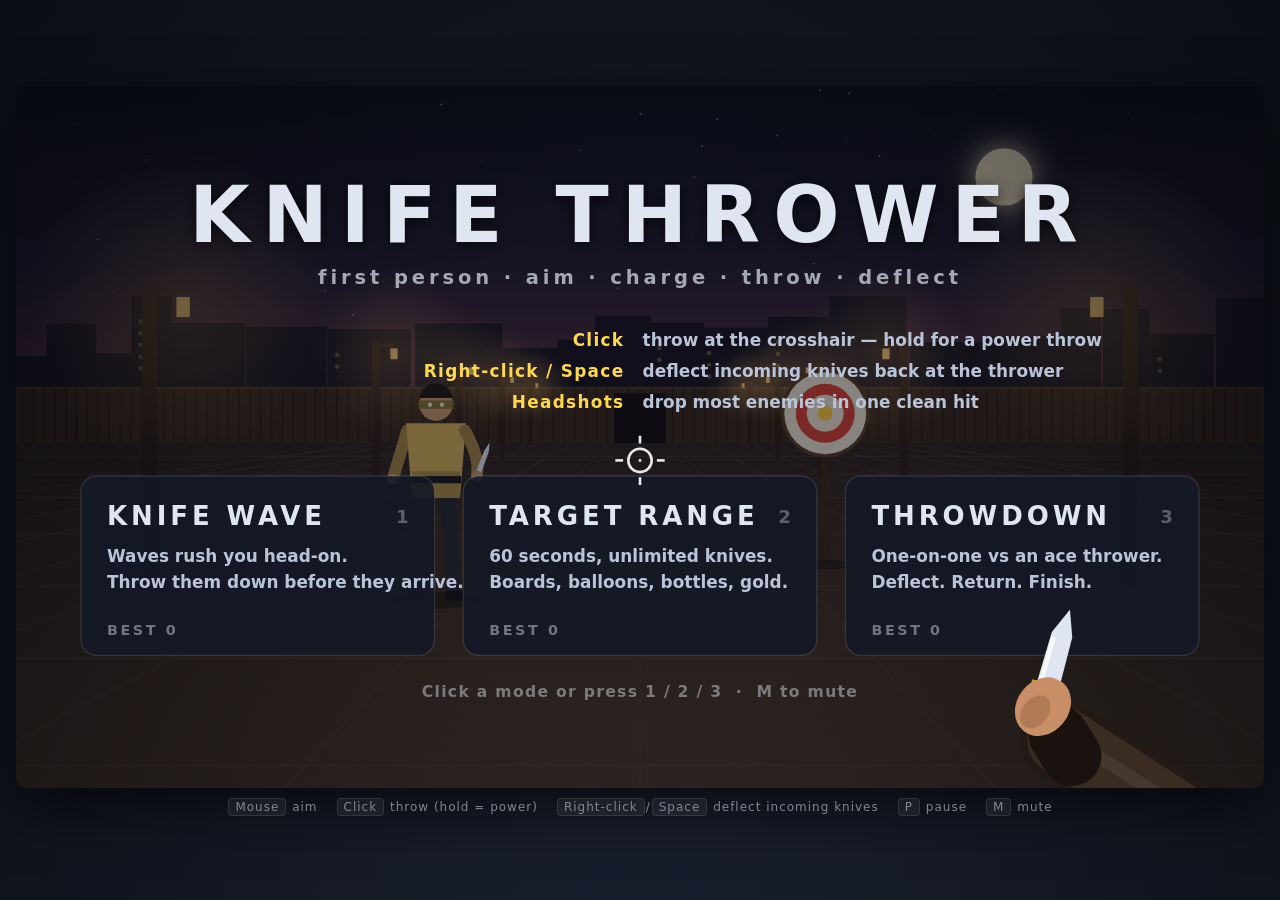
==== index.html @ 0ea85623 "Add first-person Knife Thrower game Add index.html, a single-file canvas game with a first-person vi" ====
<!DOCTYPE html>
<html lang="en">
<head>
<meta charset="UTF-8">
<meta name="viewport" content="width=device-width, initial-scale=1.0">
<title>Knife Thrower</title>
<style>
  * { margin: 0; padding: 0; box-sizing: border-box; }
  body {
    background: radial-gradient(ellipse at 50% 120%, #1a2030, #0b0e14);
    height: 100vh; display: flex; flex-direction: column;
    align-items: center; justify-content: center; gap: 12px;
    font-family: "Segoe UI", system-ui, sans-serif; color: #dfe6f2;
    overflow: hidden; user-select: none; -webkit-user-select: none;
  }
  canvas {
    display: block; border-radius: 10px;
    width: min(calc(100vw - 32px), calc((100vh - 72px) * 16 / 9));
    height: auto; aspect-ratio: 16 / 9;
    box-shadow: 0 20px 60px rgba(0,0,0,.6);
    background: #10131a;
    cursor: none; touch-action: none;
  }
  #controls {
    font-size: 12px; opacity: .55; letter-spacing: 1px;
    display: flex; flex-wrap: wrap; justify-content: center; gap: 6px 18px; padding: 0 16px;
  }
  kbd {
    background: rgba(255,255,255,.1); border: 1px solid rgba(255,255,255,.2);
    border-radius: 4px; padding: 1px 6px; font-family: inherit; margin: 0 1px;
  }
</style>
</head>
<body>
<canvas id="game" width="960" height="540"></canvas>
<div id="controls">
  <span><kbd>Mouse</kbd> aim</span>
  <span><kbd>Click</kbd> throw (hold = power)</span>
  <span><kbd>Right-click</kbd>/<kbd>Space</kbd> deflect incoming knives</span>
  <span><kbd>P</kbd> pause</span>
  <span><kbd>M</kbd> mute</span>
</div>

<script>
"use strict";
// ======================================================================
//  KNIFE THROWER — first person. Aim, charge, throw. Deflect knives
//  tossed at you, clear waves before they reach you, and chase high
//  scores on the target range.
// ======================================================================

// ============ CONSTANTS ============
const W = 960, H = 540;
const CX = W / 2, HOR = 248;   // screen centre / horizon line
const F = 600;                 // focal length: pixels per metre at 1 m
const EYE = 1.6;               // camera height in metres
const DT = 1 / 60;
const TAU = Math.PI * 2;
const FONT = "'Segoe UI', system-ui, sans-serif";
const ARENA_Z = 36;            // back fence
const MELEE_Z = 2.2;           // distance a rusher swipes from
const HOLD_Z = 4.6;            // where attackers wait their turn

const KNIFE = {
  speed: 24, powerSpeed: 36,   // m/s
  gravity: 2.2,                // gentle drop: long throws need a little lift
  chargeDelay: 0.1, chargeTime: 0.42,
  cooldown: 0.16,
  returnTime: 2.2,             // missed knives come back to the belt after this
};
const DEFLECT = { time: 0.22, cooldown: 0.4, deflectZ: 6.5, deflectPx: 140 };
const MAX_HP = 5;
const RANGE_TIME = 60;

const TYPES = {
  grunt:   { name: "Grunt",   hp: 2, speed: 2.2, sc: 1.0,  color: "#c96b3c", score: 100, melee: true, windup: 0.85, idle: [0.9, 1.6], dmg: 1 },
  runner:  { name: "Runner",  hp: 1, speed: 4.0, sc: 0.92, color: "#d94a4a", score: 150, melee: true, windup: 0.7,  idle: [0.6, 1.1], dmg: 1 },
  thrower: { name: "Thrower", hp: 2, speed: 1.5, sc: 1.0,  color: "#5fae6a", score: 200, ranged: true, dmg: 1 },
  shield:  { name: "Shield",  hp: 2, speed: 1.7, sc: 1.05, color: "#8a9bb5", score: 250, melee: true, shield: true, windup: 0.8, idle: [1.0, 1.6], dmg: 1 },
  brute:   { name: "Brute",   hp: 6, speed: 1.4, sc: 1.25, color: "#8d5cc4", score: 400, melee: true, windup: 0.95, idle: [1.2, 1.8], dmg: 2, combo: 0.45 },
  ace:     { name: "Ace",     hp: 3, speed: 1.4, sc: 1.0,  color: "#d6b25e", score: 500, ranged: true, dmg: 1, throwGap: [1.4, 2.2] },
};
const WAVE_INTRO = {
  1: "Throw them down before they reach you",
  2: "Runners — fast and fragile, lead your throws",
  3: "Throwers — right-click their knives to send them back",
  4: "Shield bearers — aim for the head, or power-throw the shield",
  5: "Brutes — soak hits; headshots still drop them fast",
};
const NEW_TYPE = { 2: "runner", 3: "thrower", 4: "shield", 5: "brute" };
const ACES = [
  ["Rook", "#d6b25e"], ["Viper", "#5fc49a"], ["Mako", "#5c8fd6"], ["Jinx", "#d65cb0"],
  ["Sable", "#9aa3b5"], ["Kestrel", "#d68a3c"], ["Ghost", "#e8e8f0"], ["Brand", "#d64a3c"],
];

// ============ HELPERS ============
const rand = (a, b) => a + Math.random() * (b - a);
const clamp = (v, a, b) => Math.max(a, Math.min(b, v));
const lerp = (a, b, t) => a + (b - a) * t;
const pick = arr => arr[Math.floor(Math.random() * arr.length)];
const dist = (ax, ay, bx, by) => Math.hypot(ax - bx, ay - by);
function weighted(table) {          // [[item, weight], ...]
  let sum = 0;
  for (const [, w] of table) sum += w;
  let r = Math.random() * sum;
  for (const [item, w] of table) if ((r -= w) <= 0 && w > 0) return item;
  return table[0][0];
}
function inRect(px, py, r) { return px >= r.x && px <= r.x + r.w && py >= r.y && py <= r.y + r.h; }
function loadBest(key) { try { return Number(localStorage.getItem(key)) || 0; } catch (e) { return 0; } }
function saveBest(key, v) { try { localStorage.setItem(key, String(v)); } catch (e) { /* storage unavailable */ } }

// World (x right, y up from the ground, z away from you) → screen.
function proj(x, y, z) {
  const s = F / Math.max(z, 0.08);
  return { x: CX + x * s, y: HOR - (y - EYE) * s, s };
}

// ============ INPUT ============
const canvas = document.getElementById("game");
const ctx = canvas.getContext("2d");
const keys = {}, pressed = {};
const mouse = { x: CX, y: HOR + 40, down: false, pressed: false, released: false, rpressed: false };

addEventListener("keydown", e => {
  if (!keys[e.code]) pressed[e.code] = true;
  keys[e.code] = true;
  if (["Space", "ArrowUp", "ArrowDown", "ArrowLeft", "ArrowRight"].includes(e.code)) e.preventDefault();
});
addEventListener("keyup", e => { keys[e.code] = false; });
addEventListener("blur", () => {
  for (const k in keys) keys[k] = false;
  mouse.down = false; game.charging = false;
  if (game.state === "play") game.state = "paused";
});
function trackPointer(e) {
  const r = canvas.getBoundingClientRect();
  mouse.x = (e.clientX - r.left) * W / r.width;
  mouse.y = (e.clientY - r.top) * H / r.height;
}
addEventListener("pointermove", trackPointer);
canvas.addEventListener("pointerdown", e => {
  trackPointer(e);
  sfx.ensure();
  if (e.button === 2) mouse.rpressed = true;
  else if (e.button === 0) { mouse.down = true; mouse.pressed = true; }
  e.preventDefault();
});
addEventListener("pointerup", e => {
  if (e.button === 0 && mouse.down) { mouse.down = false; mouse.released = true; }
});
canvas.addEventListener("contextmenu", e => e.preventDefault());
function clearInput() {
  for (const k in pressed) delete pressed[k];
  mouse.pressed = mouse.released = mouse.rpressed = false;
}

// ============ AUDIO (synthesized, no assets) ============
const sfx = (() => {
  let ac = null, master = null, noiseBuf = null, muted = false;
  function ensure() {
    if (!ac) {
      const AC = window.AudioContext || window.webkitAudioContext;
      if (!AC) return;
      try {
        ac = new AC();
        master = ac.createGain();
        master.gain.value = 0.45;
        master.connect(ac.destination);
      } catch (e) { ac = null; return; }
    }
    if (ac.state === "suspended") ac.resume();
  }
  function tone(freq, dur, { type = "sine", vol = 0.2, slide = 0, delay = 0 } = {}) {
    if (!ac || muted) return;
    const t0 = ac.currentTime + delay;
    const o = ac.createOscillator(), g = ac.createGain();
    o.type = type;
    o.frequency.setValueAtTime(freq, t0);
    if (slide) o.frequency.exponentialRampToValueAtTime(slide, t0 + dur);
    g.gain.setValueAtTime(vol, t0);
    g.gain.exponentialRampToValueAtTime(0.001, t0 + dur);
    o.connect(g).connect(master);
    o.start(t0); o.stop(t0 + dur + 0.03);
  }
  function noise(dur, { vol = 0.2, freq = 1000, q = 1, filter = "bandpass", slide = 0, delay = 0 } = {}) {
    if (!ac || muted) return;
    if (!noiseBuf) {
      noiseBuf = ac.createBuffer(1, ac.sampleRate, ac.sampleRate);
      const d = noiseBuf.getChannelData(0);
      for (let i = 0; i < d.length; i++) d[i] = Math.random() * 2 - 1;
    }
    const t0 = ac.currentTime + delay;
    const src = ac.createBufferSource(), f = ac.createBiquadFilter(), g = ac.createGain();
    src.buffer = noiseBuf;
    f.type = filter; f.Q.value = q;
    f.frequency.setValueAtTime(freq, t0);
    if (slide) f.frequency.exponentialRampToValueAtTime(slide, t0 + dur);
    g.gain.setValueAtTime(vol, t0);
    g.gain.exponentialRampToValueAtTime(0.001, t0 + dur);
    src.connect(f).connect(g).connect(master);
    src.start(t0, Math.random() * 0.5); src.stop(t0 + dur + 0.03);
  }
  const notes = (list, o) => list.forEach((f, i) => tone(f, o.dur, { ...o, delay: i * o.step }));
  return {
    ensure,
    get muted() { return muted; },
    toggle() { muted = !muted; },
    whoosh(power) {
      noise(power ? 0.2 : 0.14, { vol: 0.2, freq: 700, slide: power ? 4200 : 3000, q: 1.4 });
      if (power) tone(160, 0.18, { type: "sawtooth", vol: 0.05, slide: 420 });
    },
    incoming() { noise(0.25, { vol: 0.12, freq: 2400, slide: 900, q: 2 }); },
    thunk() { tone(170, 0.09, { type: "triangle", vol: 0.32, slide: 70 }); noise(0.05, { vol: 0.2, freq: 700, filter: "lowpass" }); },
    dirt() { noise(0.07, { vol: 0.16, freq: 450, filter: "lowpass" }); tone(110, 0.06, { vol: 0.14, slide: 60 }); },
    clank() {
      tone(1250, 0.16, { type: "square", vol: 0.05, slide: 1050 });
      tone(1900, 0.13, { type: "triangle", vol: 0.08 });
      noise(0.04, { vol: 0.14, freq: 5000, filter: "highpass" });
    },
    hit() { noise(0.09, { vol: 0.3, freq: 520, filter: "lowpass" }); tone(210, 0.08, { type: "square", vol: 0.07, slide: 90 }); },
    headshot() { this.hit(); tone(900, 0.14, { vol: 0.14, slide: 1600, delay: 0.03 }); },
    pop() { noise(0.07, { vol: 0.35, freq: 2200, q: 0.7 }); tone(520, 0.05, { vol: 0.14, slide: 160 }); },
    shatter() { noise(0.22, { vol: 0.3, freq: 4200, q: 0.6 }); tone(2400, 0.08, { type: "triangle", vol: 0.06, slide: 3200 }); },
    crack() { noise(0.16, { vol: 0.3, freq: 900, q: 0.8 }); tone(140, 0.12, { type: "triangle", vol: 0.2, slide: 60 }); },
    coin() { tone(1320, 0.08, { type: "square", vol: 0.05 }); tone(1980, 0.18, { type: "square", vol: 0.05, delay: 0.07 }); },
    bullseye() { tone(1047, 0.14, { type: "triangle", vol: 0.14 }); tone(1568, 0.22, { type: "triangle", vol: 0.12, delay: 0.07 }); },
    hurt() { tone(240, 0.28, { type: "sawtooth", vol: 0.14, slide: 80 }); noise(0.12, { vol: 0.2, freq: 300, filter: "lowpass" }); },
    empty() { tone(320, 0.05, { type: "square", vol: 0.05 }); tone(240, 0.05, { type: "square", vol: 0.05, delay: 0.06 }); },
    slash() { noise(0.1, { vol: 0.2, freq: 2500, slide: 6000, filter: "highpass" }); },
    swing() { noise(0.18, { vol: 0.2, freq: 900, slide: 2600, q: 1.2 }); },
    ready() { tone(700, 0.06, { type: "square", vol: 0.03 }); },
    guard() { noise(0.06, { vol: 0.08, freq: 1500 }); },
    parry() {
      tone(1800, 0.3, { type: "triangle", vol: 0.14 });
      tone(2700, 0.2, { vol: 0.08, delay: 0.01 });
      noise(0.06, { vol: 0.22, freq: 6000, filter: "highpass" });
    },
    block() { tone(800, 0.12, { type: "square", vol: 0.05, slide: 600 }); noise(0.05, { vol: 0.18, freq: 3000, filter: "highpass" }); },
    deflect() { this.clank(); tone(900, 0.16, { type: "triangle", vol: 0.1, slide: 1800 }); },
    tick() { tone(1400 + Math.random() * 400, 0.03, { vol: 0.05 }); },
    wave() { notes([523, 659, 784], { type: "triangle", vol: 0.1, dur: 0.12, step: 0.09 }); },
    clear() { notes([523, 659, 784, 1047], { type: "triangle", vol: 0.11, dur: 0.14, step: 0.08 }); },
    over() { notes([392, 330, 262, 196], { type: "triangle", vol: 0.12, dur: 0.22, step: 0.16 }); },
  };
})();

// ============ EFFECTS (screen space) ============
function burst(x, y, n, color, o = {}) {
  for (let i = 0; i < n; i++) {
    const a = rand(0, TAU), sp = rand(o.min || 1.5, o.max || 6);
    game.particles.push({
      x, y, vx: Math.cos(a) * sp, vy: Math.sin(a) * sp - (o.up || 0),
      life: rand(0.35, 0.7) * (o.life || 1), age: 0, color, size: rand(1.5, 3.5) * (o.size || 1), grav: o.grav ?? 0.25,
    });
  }
}
function popup(x, y, str, color = "#dfe6f2", size = 18) {
  game.popups.push({ x, y, str, color, size, t: 0 });
}

// ============ KNIVES ============
class Knife {
  constructor(o) {
    this.x = o.x; this.y = o.y; this.z = o.z;
    this.vx = o.vx; this.vy = o.vy; this.vz = o.vz;
    this.owner = o.owner;          // "player" | "enemy"
    this.mine = !!o.mine;          // goes back on your belt eventually
    this.power = !!o.power;
    this.src = o.src || null;      // enemy who threw it
    this.from = o.from || null;    // screen point it left the hand from
    this.deflected = false;
    this.state = "fly";            // fly | stuck | fall | gone
    this.age = 0; this.timer = 0;
    this.spin = rand(0, TAU);      // only used once a knife bounces off and tumbles
    this.host = null; this.lx = 0; this.ly = 0; this.onShield = false;
    this.tilt = { x: rand(-0.7, 0.7), y: rand(0.15, 0.8) };
    this.trail = [];
    this.warned = false;
  }
  update() {
    this.age += DT;
    if (this.state === "fly") this.fly();
    else if (this.state === "stuck") {
      if (this.host.kind === "ground" || this.host.kind === "wall") {
        this.timer += DT;
        if (this.timer > KNIFE.returnTime) this.retire();
      }
    } else if (this.state === "fall") {
      this.vy -= 9.8 * DT;
      this.x += this.vx * DT; this.y += this.vy * DT; this.z += this.vz * DT;
      this.spin += 12 * DT; this.timer += DT;
      if (this.y < 0) { this.y = 0; this.vy *= -0.3; this.vx *= 0.5; this.vz *= 0.5; }
      if (this.timer > 1) this.retire();
    }
  }
  retire() {
    if (this.state === "gone") return;
    this.state = "gone";
    if (this.mine) game.returnKnife();
  }
  bounce() {
    this.state = "fall"; this.timer = 0;
    this.vx = rand(-2, 2); this.vy = rand(1.5, 3); this.vz = rand(-1.5, -0.5);
  }
  stickTo(host, lx, ly, onShield = false) {
    this.state = "stuck"; this.host = host; this.lx = lx; this.ly = ly; this.onShield = onShield;
    this.tilt.x = clamp(-this.vx / 12 + rand(-0.3, 0.3), -0.8, 0.8);
  }
  fly() {
    const N = 4, h = DT / N;
    const sp = proj(this.x, this.y, this.z);
    this.trail.push({ x: sp.x, y: sp.y });
    if (this.trail.length > 6) this.trail.shift();
    if (this.owner === "enemy" && !this.warned && this.z < 7) { this.warned = true; sfx.incoming(); }
    for (let i = 0; i < N && this.state === "fly"; i++) {
      const px = this.x, py = this.y, pz = this.z;
      this.vy -= KNIFE.gravity * h;
      this.x += this.vx * h; this.y += this.vy * h; this.z += this.vz * h;
      if (this.owner === "player") {
        if (this.collide(px, py, pz)) return;
      } else if (this.z <= 0.3) {
        this.state = "gone";
        game.hurt(1, "C");
        return;
      }
      if (this.y <= 0) {
        const t = py / (py - this.y || 1e-6);
        this.x = px + (this.x - px) * t; this.z = pz + (this.z - pz) * t; this.y = 0;
        if (this.owner === "player") {
          this.stickTo({ kind: "ground" }, 0, 0);
          sfx.dirt(); if (!this.scored) game.miss();
          const p = proj(this.x, 0, this.z);
          burst(p.x, p.y, 5, "#6b5440", { max: 2.5, size: 0.8 });
        } else this.bounce();
        return;
      }
      if (this.z >= ARENA_Z - 0.05) {
        this.z = ARENA_Z - 0.05;
        this.stickTo({ kind: "wall" }, 0, 0);
        sfx.thunk(); if (!this.scored) game.miss();
        return;
      }
      if (this.z > 80 || this.z < -2 || Math.abs(this.x) > 40) { this.retire(); return; }
    }
  }
  collide(px, py, pz) {
    let best = null;
    for (const list of [game.enemies, game.targets]) {
      for (const o of list) {
        const hit = o.intersect(px, py, pz, this.x, this.y, this.z);
        if (hit && (!best || hit.z < best.z)) best = hit;
      }
    }
    if (!best) return false;
    const consumed = best.obj.onKnife(this, best) !== false;
    if (!consumed) this.scored = true;   // passed through a balloon / bottle / coin
    return consumed;
  }
  draw() {
    if (this.state === "gone") return;
    const p = proj(this.x, this.y, this.z);
    if (this.state === "stuck") {
      ctx.save();
      ctx.globalAlpha = 1 - clamp((this.timer - KNIFE.returnTime + 0.4) / 0.4, 0, 1);
      drawStuckKnife(p.x, p.y, p.s, this.tilt);
      ctx.restore();
      return;
    }
    let x = p.x, y = p.y;
    if (this.from && this.owner === "player" && !this.deflected) {
      const u = clamp(this.age / 0.2, 0, 1), w = (1 - u) * (1 - u);
      x = lerp(x, this.from.x, w); y = lerp(y, this.from.y, w);
    }
    const scale = clamp(p.s * 0.3 / 28, 0.45, 4.2);   // floor keeps far knives easy to follow
    const hostile = this.owner === "enemy";
    if (this.state === "fly" && (this.power || this.deflected) && this.trail.length > 2) {
      ctx.strokeStyle = this.deflected ? "rgba(111,211,255,.5)" : "rgba(255,157,92,.5)";
      ctx.lineWidth = Math.max(1.5, scale * 2); ctx.lineCap = "round";
      ctx.beginPath(); ctx.moveTo(this.trail[0].x, this.trail[0].y);
      for (const q of this.trail) ctx.lineTo(q.x, q.y);
      ctx.lineTo(x, y); ctx.stroke();
    }
    if (hostile && this.state === "fly" && this.z < 9) {
      const pulse = 0.5 + 0.5 * Math.sin(game.t * 22);
      ctx.strokeStyle = `rgba(255,70,80,${0.45 + pulse * 0.4})`;
      ctx.lineWidth = 2;
      ctx.beginPath(); ctx.arc(x, y, 18 + scale * 14, 0, TAU); ctx.stroke();
    }
    let ang = this.spin, stretch = 1;
    if (this.state === "fly") {
      // Point-first. Your own throws point along the line from your hand, so they read as flying
      // away from you; everything else points along its on-screen path (tip leading).
      if (this.from && this.owner === "player" && !this.deflected) {
        ang = Math.atan2(p.y - this.from.y, p.x - this.from.x);
        stretch = clamp(1 - this.age * 0.9, 0.6, 1);
      } else {
        const v = Math.hypot(this.vx, this.vy, this.vz) || 1, L = 0.3;
        const q = proj(this.x + this.vx / v * L, this.y + this.vy / v * L, this.z + this.vz / v * L);
        const len = Math.hypot(q.x - p.x, q.y - p.y);
        if (len > 0.5) this.lastAng = Math.atan2(q.y - p.y, q.x - p.x);
        ang = this.lastAng ?? -Math.PI / 2;
        stretch = clamp(len / (L * p.s), 0.6, 1);
      }
    }
    const glow = this.state !== "fly" ? null : hostile ? "#ff4d5a" : this.deflected ? "#6fd3ff" : this.power ? "#ff9d5c" : null;
    drawKnife(ctx, x, y, ang, { scale, glow, stretch });
  }
}

// ============ ENEMIES ============
const SHIELD = { x: -0.2, y: 1.1, r: 0.32 };

class Enemy {
  constructor(key, x, z, over = {}) {
    this.key = key;
    this.t = { ...TYPES[key], ...over };
    this.x = x; this.z = z; this.sc = this.t.sc;
    this.hp = this.maxHp = this.t.hp;
    this.shieldHp = this.t.shield ? 3 : 0;
    this.state = "live";         // live | dying
    this.engaged = false; this.slot = -1;
    this.phase = "idle"; this.pt = 0; this.wt = 1; this.dir = "R";
    this.comboLeft = 0;
    this.alpha = 0; this.flash = 0; this.walk = rand(0, 6); this.age = 0; this.moving = true;
    this.laneX = rand(-2.6, 2.6); this.holdZ = HOLD_Z + rand(0, 1.8);
    this.standZ = rand(16, 22); this.throwT = rand(1.2, 2.2);
    this.dieT = 0; this.remove = false; this.flinch = 0;
  }
  get alive() { return this.state !== "dying"; }

  update() {
    this.age += DT;
    this.flash = Math.max(0, this.flash - DT);
    this.flinch = Math.max(0, this.flinch - DT);
    if (this.state === "dying") {
      this.dieT += DT;
      if (this.dieT > 0.9) this.remove = true;
      return;
    }
    this.alpha = Math.min(1, this.alpha + DT * 2.5);
    if (this.t.ranged) { this.updateRanged(); return; }
    if (!this.engaged) {
      if (this.slot < 0) this.slot = game.claimSlot(this);
      const tz = this.slot >= 0 ? MELEE_Z : this.holdZ;
      const tx = this.slot >= 0 ? game.slotX(this.slot) : this.laneX;
      this.moveTo(tx, tz);
      if (this.slot >= 0 && Math.abs(this.z - MELEE_Z) < 0.03 && Math.abs(this.x - tx) < 0.06) {
        this.engaged = true; this.phase = "idle"; this.pt = rand(0.35, 0.7);
      }
    } else {
      this.x = lerp(this.x, game.slotX(this.slot), 0.1);
      this.moving = false;
      this.walk += DT * 1.5;
      this.updateMelee();
    }
  }
  moveTo(tx, tz) {
    const sp = this.t.speed * DT;
    const dz = tz - this.z, dx = tx - this.x;
    this.z += clamp(dz, -sp, sp);
    this.x += clamp(dx, -sp * 0.6, sp * 0.6);
    this.moving = Math.abs(dz) > 0.01 || Math.abs(dx) > 0.01;
    this.walk += DT * (this.moving ? this.t.speed * 4.5 : 1.5);
  }
  updateMelee() {
    this.pt -= DT;
    switch (this.phase) {
      case "idle":
        if (this.pt <= 0) this.startWindup();
        break;
      case "windup":
        if (this.pt <= 0) this.strike();
        break;
      case "strike":
        if (this.pt <= 0) {
          if (this.comboLeft > 0) { this.comboLeft--; this.startWindup(0.7, true); }
          else { this.phase = "recover"; this.pt = 0.5; }
        }
        break;
      case "recover":
        if (this.pt <= 0) { this.phase = "idle"; this.pt = rand(...this.t.idle) * game.pace; }
        break;
    }
  }
  startWindup(mult = 1, force = false) {
    // Stagger rushers so they don't all swipe on the same frame.
    if (!force && game.enemies.some(e => e !== this && e.engaged && e.alive && e.phase === "windup")) {
      this.pt = 0.4; return;
    }
    this.phase = "windup";
    this.dir = weighted([["L", 2], ["R", 2], ["H", 1]]);
    this.wt = this.pt = (this.t.windup || 0.8) * game.pace * mult;
    if (!force) this.comboLeft = Math.random() < (this.t.combo || 0) ? 1 : 0;
    sfx.ready();
  }
  strike() {
    this.phase = "strike"; this.pt = 0.22;
    sfx.swing();
    game.hurt(this.t.dmg, this.dir);
  }

  updateRanged() {
    if (this.z > this.standZ + 0.02) { this.moveTo(this.laneX, this.standZ); return; }
    this.moving = false;
    this.walk += DT * 1.5;
    if (this.phase === "windup") {
      this.pt -= DT;
      if (this.pt <= 0) { this.throwKnife(); this.phase = "recover"; this.pt = 0.45; }
    } else if (this.phase === "recover") {
      this.pt -= DT;
      if (this.pt <= 0) this.phase = "idle";
    } else {
      this.throwT -= DT;
      const busy = game.knives.some(k => k.src === this && k.state === "fly" && k.owner === "enemy");
      if (this.throwT <= 0 && !busy) {
        this.phase = "windup"; this.dir = "R";
        this.wt = this.pt = 0.65 * game.pace;
        const gap = this.t.throwGap || [2.2, 3.4];
        this.throwT = rand(gap[0], gap[1]) * game.pace;
      }
    }
  }
  throwKnife() {
    const hx = this.x + 0.6 * this.sc, hy = 1.8 * this.sc, hz = this.z - 0.1;
    const tx = rand(-0.25, 0.25), ty = EYE - 0.1 + rand(-0.12, 0.08), tz = 0.15;
    const speed = Math.min(17, 12 + game.wave * 0.4);
    const T = Math.hypot(tx - hx, ty - hy, tz - hz) / speed;
    game.knives.push(new Knife({
      x: hx, y: hy, z: hz,
      vx: (tx - hx) / T, vy: (ty - hy) / T + 0.5 * KNIFE.gravity * T, vz: (tz - hz) / T,
      owner: "enemy", src: this,
    }));
    sfx.whoosh(false);
  }

  // Local (unscaled metres) position of the knife hand.
  handLocal() {
    if (this.state === "dying") return { x: 0.34, y: 1.0 };
    switch (this.phase) {
      case "windup":
        return this.dir === "L" ? { x: -0.6, y: 1.82 } : this.dir === "R" ? { x: 0.62, y: 1.8 } : { x: 0.1, y: 2.12 };
      case "strike": return { x: 0.05, y: 1.4 };
      default: return { x: 0.34, y: 1.05 + Math.sin(this.walk) * 0.02 };
    }
  }
  view() {
    const p = proj(this.x, 0, this.z);
    const S = p.s * this.sc;
    const dk = this.state === "dying" ? Math.min(1, this.dieT / 0.45) : 0;
    const squash = 1 - dk * 0.82;
    const ox = this.flinch * Math.sin(this.age * 60) * 0.25 * S;
    const bob = this.moving ? Math.abs(Math.sin(this.walk)) * 0.04 : Math.sin(this.walk) * 0.01;
    return { p, S, squash, ox, bob };
  }
  toScreen(lx, ly, v = this.view()) {
    return { x: v.p.x + v.ox + lx * v.S, y: v.p.y - (ly + v.bob) * v.S * v.squash };
  }
  handScreen() {
    const h = this.handLocal();
    return this.toScreen(h.x, h.y);
  }
  intersect(px, py, pz, x, y, z) {
    if (!this.alive || this.alpha < 0.5) return null;
    const planes = [];
    if (this.shieldHp > 0) planes.push(["shield", this.z - 0.28 * this.sc]);
    planes.push(["body", this.z]);
    for (const [part, z0] of planes) {
      if (!(pz - 0.15 < z0 && z >= z0)) continue;
      const t = clamp((z0 - pz) / (z - pz || 1e-6), 0, 1);
      const ix = px + (x - px) * t, iy = py + (y - py) * t;
      const lx = (ix - this.x) / this.sc, ly = iy / this.sc;
      if (part === "shield") {
        if (Math.hypot(lx - SHIELD.x, ly - SHIELD.y) < SHIELD.r) return { obj: this, part, z: z0, lx, ly };
        continue;
      }
      if (Math.hypot(lx, ly - 1.64) < 0.16) return { obj: this, part: "head", z: z0, lx, ly };
      if (Math.abs(lx) < 0.3 && ly > 0.84 && ly < 1.5) return { obj: this, part: "body", z: z0, lx, ly };
      if (Math.abs(lx) < 0.22 && ly >= 0 && ly <= 0.86) return { obj: this, part: "body", z: z0, lx, ly };
    }
    return null;
  }
  onKnife(k, hit) {
    const g = game;
    const sp = this.toScreen(hit.lx, hit.ly);
    if (hit.part === "shield") {
      k.stickTo(this, hit.lx, hit.ly, true);
      this.shieldHp--;
      sfx.clank();
      burst(sp.x, sp.y, 8, "#e8eef8", { max: 5 });
      if (this.shieldHp <= 0) {
        sfx.crack();
        popup(sp.x, sp.y - 20, "SHIELD BROKEN", "#a9b8d0", 18);
        for (const o of g.knives) if (o.host === this && o.onShield && o.state === "stuck") o.bounce();
        burst(sp.x, sp.y, 18, "#8a9bb5", { max: 7 });
      } else popup(sp.x, sp.y - 16, "BLOCKED", "#a9b8d0", 15);
      g.stats.hits++;
      return;
    }
    const head = hit.part === "head";
    let dmg = head ? 3 : k.power ? 2 : 1;
    if (k.deflected) dmg = 3;
    k.stickTo(this, hit.lx, hit.ly);
    g.stats.hits++;
    if (head) { g.stats.heads++; sfx.headshot(); } else sfx.hit();
    burst(sp.x, sp.y, head ? 14 : 8, "#c23b3b", { max: head ? 6 : 4, grav: 0.35 });
    // A solid hit interrupts their windup so you can finish them with another throw.
    if (this.phase === "windup" || this.phase === "strike") {
      this.phase = "recover"; this.pt = 0.55; this.comboLeft = 0;
    }
    this.hurt(dmg, { head, deflect: k.deflected, sx: sp.x, sy: sp.y });
  }
  hurt(dmg, info) {
    const g = game;
    this.hp -= dmg;
    this.flash = 0.12;
    g.bumpCombo();
    if (this.hp <= 0) { this.die(info); return; }
    this.flinch = 0.18;
    const label = info.head ? "HEADSHOT" : null;
    g.addScore(15, info.sx, info.sy - 20, label, "#ff9d9d", 16);
  }
  die(info) {
    const g = game;
    this.state = "dying"; this.dieT = 0;
    if (this.slot >= 0) { g.slots[this.slot] = null; this.slot = -1; }
    this.engaged = false;
    g.stats.kills++;
    let pts = this.t.score, label = "DOWN";
    if (info.head) { pts *= 1.5; label = "HEADSHOT"; }
    if (info.deflect) { pts += 150; label = "RETURN TO SENDER"; }
    g.addScore(Math.round(pts), info.sx, info.sy - 26, label, "#ffd84d", 22);
    sfx.crack();
    g.shake = Math.max(g.shake, 5);
  }
}

// ============ RANGE TARGETS ============
class Target {
  constructor(kind, o) {
    this.kind = kind;
    Object.assign(this, { x: 0, y: 1.4, z: 10, r: 0.42, vx: 0, vy: 0, life: 7, sway: 0, swaySpeed: 1 }, o);
    this.baseX = this.x;
    this.age = 0; this.rise = kind === "board" ? 0 : 1; this.down = 0;
    this.state = "up"; this.hits = 0; this.remove = false;
    this.spin = rand(0, TAU);
  }
  update() {
    this.age += DT;
    if (this.kind === "board") {
      if (this.state === "up") {
        this.rise = Math.min(1, this.rise + DT * 4);
        if (this.sway) this.x = this.baseX + Math.sin(this.age * this.swaySpeed) * this.sway;
        if (this.age > this.life || this.hits >= 3) this.state = "down";
      } else {
        this.down += DT;
        this.rise = Math.max(0, 1 - this.down / 0.3);
        if (this.down > 0.35) this.remove = true;
      }
    } else if (this.kind === "balloon") {
      this.y += this.vy * DT;
      this.x += Math.sin(this.age * 1.3 + this.spin) * 0.004;
      if (this.y > 6 || this.state !== "up") this.remove = true;
    } else if (this.kind === "bottle") {
      this.vy -= 9.8 * DT;
      this.x += this.vx * DT; this.y += this.vy * DT;
      this.spin += 8 * DT;
      if (this.y < -0.3 || this.state !== "up") this.remove = true;
    } else if (this.kind === "coin") {
      this.y = this.baseY + Math.sin(this.age * 2.5) * 0.06;
      this.spin += 4 * DT;
      if (this.age > this.life || this.state !== "up") this.remove = true;
    }
  }
  intersect(px, py, pz, x, y, z) {
    if (this.state !== "up" || this.rise < 0.7) return null;
    const z0 = this.z;
    if (!(pz - 0.15 < z0 && z >= z0)) return null;
    const t = clamp((z0 - pz) / (z - pz || 1e-6), 0, 1);
    const ix = px + (x - px) * t, iy = py + (y - py) * t;
    const d = Math.hypot(ix - this.x, iy - this.y);
    return d < this.r ? { obj: this, z: z0, lx: ix - this.x, ly: iy - this.y, d } : null;
  }
  onKnife(k, hit) {
    const g = game;
    const c = proj(this.x, this.y, this.z);
    const sx = c.x + hit.lx * c.s, sy = c.y - hit.ly * c.s;
    g.stats.hits++;
    const distMul = 0.6 + this.z / 10;
    if (this.kind === "board") {
      k.stickTo(this, hit.lx, hit.ly);
      this.hits++;
      const d = hit.d / this.r;
      let base, label, col;
      if (d < 0.18) { base = 100; label = "BULLSEYE"; col = "#ffd84d"; g.stats.bulls++; sfx.bullseye(); burst(sx, sy, 16, "#ffd84d", { max: 6 }); }
      else if (d < 0.45) { base = 50; label = null; col = "#ff8a7a"; sfx.thunk(); }
      else if (d < 0.72) { base = 25; label = null; col = "#efe8da"; sfx.thunk(); }
      else { base = 10; label = null; col = "#c9b08a"; sfx.thunk(); }
      g.bumpCombo();
      g.addScore(Math.round(base * distMul), sx, sy - 18, label, col, label ? 22 : 16);
      burst(sx, sy, 5, "#8a6a44", { max: 3, size: 0.8 });
      return true;
    }
    this.state = "hit";
    g.bumpCombo();
    if (this.kind === "balloon") {
      sfx.pop();
      burst(sx, sy, 16, this.color, { max: 7, grav: 0.1 });
      g.addScore(Math.round(40 * distMul), sx, sy - 10, null, this.color, 17);
    } else if (this.kind === "bottle") {
      sfx.shatter();
      burst(sx, sy, 20, "#7fe08a", { max: 8 });
      g.addScore(Math.round(90 * distMul), sx, sy - 10, "SMASH", "#7fe08a", 20);
    } else {
      sfx.coin();
      burst(sx, sy, 18, "#ffd84d", { max: 7, grav: 0.1 });
      g.addScore(Math.round(120 * distMul), sx, sy - 10, "GOLD", "#ffd84d", 22);
    }
    return false;   // knife carries on through
  }
}

// ============ GAME / STATE ============
const game = {
  mode: "fight",
  state: "menu",          // menu | play | paused | over
  t: 0,
  best: { fight: loadBest("kf_best_fight"), range: loadBest("kf_best_range"), duel: loadBest("kf_best_duel") },
  particles: [], popups: [], knives: [], enemies: [], targets: [],
  slots: [null],
  get mult() { return Math.min(5, 1 + Math.floor(this.combo / 4)); },
  get hasKnife() { return this.mode === "range" || this.belt > 0; },

  start(mode) {
    this.mode = mode;
    this.state = "play";
    this.score = 0; this.combo = 0;
    this.hp = MAX_HP; this.iframes = 0; this.hurtFlash = 0; this.shake = 0; this.scratch = null;
    this.beltMax = mode === "fight" ? 8 : mode === "duel" ? 4 : 0;
    this.belt = this.beltMax;
    this.knives = []; this.enemies = []; this.targets = []; this.particles = []; this.popups = [];
    this.slots = [null];
    this.throwCD = 0; this.deflectCD = 0; this.deflectT = 0; this.deflectAt = { x: CX, y: HOR };
    this.charging = false; this.chargeT = 0; this.throwAnim = 0;
    this.banner = null;
    this.wave = 0; this.duelN = 0; this.pace = 1; this.elapsed = 0;
    this.stats = { thrown: 0, hits: 0, heads: 0, deflects: 0, kills: 0, bulls: 0, bestCombo: 0 };
    if (mode === "fight") startWave(1);
    else if (mode === "duel") startThrowdown(1);
    else {
      this.time = RANGE_TIME;
      this.spawnT = 0.3; this.balloonT = 2; this.bottleT = 10; this.coinT = 8;
      showBanner("TARGET RANGE", "60 seconds · unlimited knives · farther throws score more");
      sfx.wave();
    }
  },
  end() {
    this.state = "over"; this.overT = 0; this.charging = false;
    const prev = this.best[this.mode];
    this.newBest = this.score > prev;
    if (this.newBest) { this.best[this.mode] = this.score; saveBest("kf_best_" + this.mode, this.score); }
    if (this.mode === "range") sfx.clear(); else sfx.over();
  },
  addScore(base, x, y, label, color, size) {
    const pts = Math.round(base * this.mult);
    this.score += pts;
    popup(x, y, label ? `${label} +${pts}` : `+${pts}`, color, size);
  },
  bumpCombo() {
    this.combo++;
    this.stats.bestCombo = Math.max(this.stats.bestCombo, this.combo);
  },
  miss() { if (this.combo >= 4) popup(CX, HOR - 60, "COMBO LOST", "rgba(223,230,242,.6)", 14); this.combo = 0; },
  returnKnife() { if (this.mode !== "range" && this.state === "play") this.belt = Math.min(this.beltMax, this.belt + 1); },
  hurt(dmg, dir) {
    if (this.state !== "play" || this.iframes > 0) return;
    this.hp -= dmg;
    this.iframes = 0.6; this.hurtFlash = 0.35; this.shake = 16;
    this.combo = 0;
    this.scratch = { t: 0.7, dir };
    sfx.hurt();
    if (this.hp <= 0) { this.hp = 0; this.end(); }
  },
  claimSlot(e) {
    if (e.z > HOLD_Z + 4) return -1;
    const i = this.slots.indexOf(null);
    if (i >= 0) this.slots[i] = e;
    return i;
  },
  slotX(i) { return this.slots.length === 1 ? 0 : i === 0 ? -0.6 : 0.6; },
};

function showBanner(title, sub, dur = 2.2) { game.banner = { title, sub, t: 0, dur }; }

// ----- Knife Wave -----
function buildWave(n) {
  const total = 4 + n * 2;
  const list = [];
  if (NEW_TYPE[n]) list.push(NEW_TYPE[n], NEW_TYPE[n]);
  let brutes = n >= 5 ? Math.min(3, Math.floor((n - 3) / 2)) : 0;
  while (list.length < total) {
    const k = weighted([
      ["grunt", 5], ["runner", n >= 2 ? 3 : 0], ["thrower", n >= 3 ? 2.2 : 0],
      ["shield", n >= 4 ? 2 : 0], ["brute", brutes > 0 ? 1 : 0],
    ]);
    if (k === "brute") brutes--;
    list.push(k);
  }
  for (let i = list.length - 1; i > 0; i--) { const j = Math.floor(Math.random() * (i + 1)); [list[i], list[j]] = [list[j], list[i]]; }
  if (n === 1) list.sort((a, b) => (a === "grunt" ? 0 : 1) - (b === "grunt" ? 0 : 1));
  return list;
}
function startWave(n) {
  const g = game;
  g.wave = n; g.queue = buildWave(n);
  g.wavePhase = "intro"; g.phaseT = 2.4;
  g.pace = Math.max(0.6, 1 - 0.045 * (n - 1));
  g.slots = new Array(n >= 4 ? 2 : 1).fill(null);
  showBanner(`WAVE ${n}`, WAVE_INTRO[n] || "They keep coming — faster now");
  sfx.wave();
}
function spawnEnemy(key) {
  const e = new Enemy(key, rand(-3.2, 3.2), rand(25, 29));
  if (e.t.ranged) e.laneX = rand(-3.5, 3.5);
  game.enemies.push(e);
}
function updateWaves() {
  const g = game;
  if (g.wavePhase === "intro") {
    if ((g.phaseT -= DT) <= 0) { g.wavePhase = "fight"; g.spawnT = 0; }
  } else if (g.wavePhase === "fight") {
    g.spawnT -= DT;
    const alive = g.enemies.filter(e => e.alive).length;
    const maxAlive = 3 + Math.floor(g.wave / 2);
    if (g.queue.length && g.spawnT <= 0 && alive < maxAlive) {
      spawnEnemy(g.queue.shift());
      g.spawnT = Math.max(0.9, 2.6 - 0.15 * g.wave) * rand(0.8, 1.2);
    }
    if (!g.queue.length && !alive) {
      g.wavePhase = "clear"; g.phaseT = 2.4;
      const healed = g.hp < MAX_HP;
      g.hp = Math.min(MAX_HP, g.hp + 1);
      g.score += 250 * g.wave;
      showBanner("WAVE CLEAR", `+${(250 * g.wave).toLocaleString()} bonus${healed ? " · +1 heart" : ""}`);
      sfx.clear();
    }
  } else if ((g.phaseT -= DT) <= 0) startWave(g.wave + 1);
}

// ----- Throwdown (ranged ace duels) -----
function startThrowdown(k) {
  const g = game;
  g.duelN = k; g.wave = k; g.pace = Math.max(0.55, 1 - 0.05 * (k - 1));
  g.slots = [null];
  g.wavePhase = "intro"; g.phaseT = 2.2;
  const [name] = ACES[(k - 1) % ACES.length];
  const tips = [
    "Deflect their knives, then return fire",
    "Hold click for a power throw — it hits harder",
    "Headshots drop them fast",
    "They throw quicker now — stay calm",
    "Lead moving throws. Don't spam.",
  ];
  showBanner(`THROWDOWN ${k} · ${name.toUpperCase()}`, tips[Math.min(k - 1, tips.length - 1)]);
  sfx.wave();
}
function updateThrowdown() {
  const g = game;
  if (g.wavePhase === "intro") {
    if ((g.phaseT -= DT) <= 0) {
      g.wavePhase = "fight";
      const k = g.duelN;
      const [, color] = ACES[(k - 1) % ACES.length];
      const e = new Enemy("ace", 0, rand(16, 20), {
        color, hp: 3 + k,
        score: 500 * k,
      });
      e.laneX = 0; e.standZ = e.z;
      e.throwT = 0.6;
      g.enemies.push(e);
    }
  } else if (g.wavePhase === "fight") {
    if (!g.enemies.some(e => e.alive) && g.enemies.length === 0) {
      g.wavePhase = "clear"; g.phaseT = 2.4;
      const healed = g.hp < MAX_HP;
      g.hp = Math.min(MAX_HP, g.hp + 1);
      g.score += 300 * g.duelN;
      showBanner("ACE DOWN", `+${(300 * g.duelN).toLocaleString()} bonus${healed ? " · +1 heart" : ""}`);
      sfx.clear();
    }
  } else if ((g.phaseT -= DT) <= 0) startThrowdown(g.duelN + 1);
}

// ----- Target Range -----
const BALLOON_COLORS = ["#ff5d6c", "#ffd84d", "#6fd3ff", "#7fe08a", "#c08cff", "#ff9d5c"];
function updateRange() {
  const g = game;
  g.time -= DT;
  if (g.time <= 0) { g.time = 0; g.end(); return; }
  if (g.time < 10 && Math.floor(g.time) !== Math.floor(g.time + DT)) sfx.tick();
  const e = g.elapsed;
  const boards = g.targets.filter(t => t.kind === "board" && t.state === "up").length;
  if ((g.spawnT -= DT) <= 0 && boards < 3) {
    const z = rand(5, Math.min(22, 10 + e * 0.2));
    const moving = e > 18 && Math.random() < 0.45;
    g.targets.push(new Target("board", {
      x: clamp(rand(-0.5, 0.5) * z, -5, 5), y: rand(1.25, 1.75), z,
      life: rand(5, 8) - Math.min(2, e / 30),
      sway: moving ? rand(0.6, 1.4) : 0, swaySpeed: rand(0.9, 1.8),
    }));
    g.spawnT = rand(0.5, 1.1);
  }
  if ((g.balloonT -= DT) <= 0) {
    const z = rand(7, 16);
    g.targets.push(new Target("balloon", { x: clamp(rand(-0.5, 0.5) * z, -5, 5), y: 0.2, z, r: 0.22, vy: rand(0.6, 1.1), color: pick(BALLOON_COLORS) }));
    g.balloonT = rand(1.5, 2.8);
  }
  if (e > 12 && (g.bottleT -= DT) <= 0) {
    const side = Math.random() < 0.5 ? -1 : 1, z = rand(8, 12);
    g.targets.push(new Target("bottle", { x: side * z * 0.75, y: 0.8, z, r: 0.16, vx: -side * rand(3, 4.2), vy: rand(5.2, 6.2) }));
    g.bottleT = rand(3.5, 5.5);
  }
  if ((g.coinT -= DT) <= 0) {
    const z = rand(18, 26), y = rand(1.8, 2.8);
    g.targets.push(new Target("coin", { x: rand(-0.35, 0.35) * z, y, baseY: y, z, r: 0.14, life: 5 }));
    g.coinT = rand(9, 13);
  }
}

// ============ PLAYER ACTIONS ============
const chargeFrac = () => clamp((game.chargeT - KNIFE.chargeDelay) / KNIFE.chargeTime, 0, 1);
const HAND_REST = { x: 790, y: 478 };

function tryThrow() {
  const g = game;
  if (g.throwCD > 0) return;
  if (!g.hasKnife) { sfx.empty(); popup(mouse.x, mouse.y - 24, "NO KNIVES", "rgba(255,93,93,.85)", 14); return; }
  const frac = chargeFrac(), power = frac >= 1;
  const speed = lerp(KNIFE.speed, KNIFE.powerSpeed, frac);
  let dx = (mouse.x - CX) / F, dy = -(mouse.y - HOR) / F, dz = 1;
  const len = Math.hypot(dx, dy, dz); dx /= len; dy /= len; dz /= len;
  g.knives.push(new Knife({
    x: dx * 0.25, y: EYE + dy * 0.25, z: dz * 0.25,
    vx: dx * speed, vy: dy * speed, vz: dz * speed,
    owner: "player", mine: g.mode !== "range", power,
    from: { x: HAND_REST.x - 10, y: HAND_REST.y - 60 },
  }));
  if (g.mode !== "range") g.belt--;
  g.stats.thrown++;
  g.throwCD = KNIFE.cooldown; g.throwAnim = 0.16;
  sfx.whoosh(power);
}

function tryDeflect() {
  const g = game;
  if (g.deflectCD > 0) return;
  g.deflectCD = DEFLECT.cooldown; g.deflectT = DEFLECT.time;
  g.deflectAt = { x: mouse.x, y: mouse.y };
  sfx.slash();
  let hit = false;
  for (const k of g.knives) {
    if (k.state !== "fly" || k.owner !== "enemy" || k.z > DEFLECT.deflectZ) continue;
    const p = proj(k.x, k.y, k.z);
    if (dist(p.x, p.y, mouse.x, mouse.y) < DEFLECT.deflectPx) { deflect(k, p); hit = true; }
  }
  if (!hit) sfx.empty();
}

function deflect(k, p) {
  const g = game;
  k.owner = "player"; k.deflected = true; k.mine = false; k.from = null;
  const src = k.src && k.src.alive ? k.src : null;
  const tx = src ? src.x : k.x * 0.5, ty = src ? 1.64 * src.sc : 1.5, tz = src ? src.z : 25;
  const speed = 30;
  const T = Math.hypot(tx - k.x, ty - k.y, tz - k.z) / speed;
  k.vx = (tx - k.x) / T; k.vy = (ty - k.y) / T + 0.5 * KNIFE.gravity * T; k.vz = (tz - k.z) / T;
  g.stats.deflects++;
  g.bumpCombo();
  sfx.deflect();
  burst(p.x, p.y, 14, "#6fd3ff", { max: 7, grav: 0.1 });
  g.addScore(30, p.x, p.y - 30, "DEFLECT", "#6fd3ff", 20);
}

function playerInput() {
  const g = game;
  if (mouse.pressed) { g.charging = true; g.chargeT = 0; }
  if (g.charging && mouse.down) g.chargeT += DT;
  if (mouse.released && g.charging) { g.charging = false; tryThrow(); }
  if (mouse.rpressed || pressed.Space || pressed.KeyF) tryDeflect();
}

// ============ UPDATE ============
function updateWorld() {
  const g = game;
  g.elapsed += DT;
  g.iframes = Math.max(0, g.iframes - DT);
  g.hurtFlash = Math.max(0, g.hurtFlash - DT);
  g.shake *= 0.86;
  g.throwCD -= DT; g.deflectCD -= DT;
  g.throwAnim = Math.max(0, g.throwAnim - DT);
  g.deflectT = Math.max(0, g.deflectT - DT);
  if (g.scratch && (g.scratch.t -= DT) <= 0) g.scratch = null;
  if (g.banner && (g.banner.t += DT) > g.banner.dur) g.banner = null;

  for (const e of g.enemies) e.update();
  separateEnemies();
  for (const e of g.enemies) if (e.remove) releaseKnives(e);
  g.enemies = g.enemies.filter(e => !e.remove);

  for (const t of g.targets) t.update();
  for (const t of g.targets) if (t.remove) releaseKnives(t);
  g.targets = g.targets.filter(t => !t.remove);

  for (const k of g.knives) k.update();
  g.knives = g.knives.filter(k => k.state !== "gone");

  if (g.mode === "fight") updateWaves();
  else if (g.mode === "duel") updateThrowdown();
  else updateRange();
}
function updateEffects() {
  const g = game;
  for (const p of g.particles) { p.age += DT; p.x += p.vx; p.y += p.vy; p.vy += p.grav; p.vx *= 0.97; }
  g.particles = g.particles.filter(p => p.age < p.life);
  for (const p of g.popups) p.t += DT;
  g.popups = g.popups.filter(p => p.t < 1.1);
}
function releaseKnives(host) {
  for (const k of game.knives) if (k.host === host && k.state === "stuck") k.retire();
}
function separateEnemies() {
  const list = game.enemies.filter(e => e.alive && !e.engaged && !e.t.ranged);
  for (let i = 0; i < list.length; i++) for (let j = i + 1; j < list.length; j++) {
    const a = list[i], b = list[j];
    if (Math.abs(a.z - b.z) < 1 && Math.abs(a.x - b.x) < 0.8) {
      const s = a.x < b.x ? -1 : 1;
      a.laneX = clamp(a.laneX + s * 0.03, -3, 3); b.laneX = clamp(b.laneX - s * 0.03, -3, 3);
    }
  }
}

// ============ MAIN LOOP ============
const MENU_CARDS = [
  { mode: "fight", key: "1", title: "KNIFE WAVE", lines: ["Waves rush you head-on.", "Throw them down before they arrive."] },
  { mode: "range", key: "2", title: "TARGET RANGE", lines: ["60 seconds, unlimited knives.", "Boards, balloons, bottles, gold."] },
  { mode: "duel", key: "3", title: "THROWDOWN", lines: ["One-on-one vs an ace thrower.", "Deflect. Return. Finish."] },
];
MENU_CARDS.forEach((c, i) => Object.assign(c, { x: 50 + i * 294, y: 300, w: 272, h: 138 }));
const menuDummy = new Enemy("ace", -1.7, 6.5);
menuDummy.alpha = 1; menuDummy.moving = false; menuDummy.standZ = 6.5;

function tick() {
  const g = game;
  g.t += DT;
  if (pressed.KeyM) sfx.toggle();
  if (g.state !== "paused") updateEffects();

  if (g.state === "menu") {
    menuDummy.walk += DT * 1.5; menuDummy.age += DT;
    const keyCard = MENU_CARDS.find(c => pressed["Digit" + c.key] || pressed["Numpad" + c.key]);
    if (keyCard) g.start(keyCard.mode);
    else if (mouse.pressed) {
      const card = MENU_CARDS.find(c => inRect(mouse.x, mouse.y, c));
      if (card) { g.start(card.mode); mouse.down = false; }
    }
    clearInput(); return;
  }
  if (g.state === "over") {
    g.overT += DT;
    if (pressed.Escape) g.state = "menu";
    else if (g.overT > 0.7 && (pressed.Enter || pressed.Space || pressed.KeyR || mouse.pressed)) { g.start(g.mode); mouse.down = false; }
    clearInput(); return;
  }
  if (g.state === "paused") {
    if (pressed.KeyP || mouse.pressed) g.state = "play";
    else if (pressed.Escape) g.state = "menu";
    else if (pressed.KeyR) g.start(g.mode);
    mouse.down = false; g.charging = false;
    clearInput(); return;
  }
  if (pressed.KeyP || pressed.Escape) { g.state = "paused"; clearInput(); return; }
  if (pressed.KeyR) { g.start(g.mode); clearInput(); return; }
  playerInput();
  updateWorld();
  clearInput();
}

let last = 0, acc = 0;
function loop(now) {
  if (!last) last = now;
  acc += Math.min(0.1, (now - last) / 1000);
  last = now;
  while (acc >= DT) { tick(); acc -= DT; }
  render();
  requestAnimationFrame(loop);
}
function fit() {
  const r = canvas.getBoundingClientRect();
  const dpr = Math.min(2, window.devicePixelRatio || 1);
  canvas.width = Math.round(r.width * dpr);
  canvas.height = Math.round(r.width * dpr * 9 / 16);
}

// ============ DRAW HELPERS ============
function text(str, x, y, { size = 16, weight = 600, color = "#dfe6f2", align = "left", spacing = 0, shadow = false } = {}) {
  ctx.save();
  ctx.font = `${weight} ${size}px ${FONT}`;
  ctx.textAlign = align; ctx.textBaseline = "alphabetic";
  if (spacing && "letterSpacing" in ctx) ctx.letterSpacing = spacing + "px";
  if (shadow) { ctx.shadowColor = "rgba(0,0,0,.65)"; ctx.shadowBlur = 14; ctx.shadowOffsetY = 3; }
  ctx.fillStyle = color;
  ctx.fillText(str, x, y);
  ctx.restore();
}
function rrect(c, x, y, w, h, r) {
  c.beginPath();
  c.moveTo(x + r, y); c.arcTo(x + w, y, x + w, y + h, r); c.arcTo(x + w, y + h, x, y + h, r);
  c.arcTo(x, y + h, x, y, r); c.arcTo(x, y, x + w, y, r); c.closePath();
}
function line(x1, y1, x2, y2) { ctx.beginPath(); ctx.moveTo(x1, y1); ctx.lineTo(x2, y2); ctx.stroke(); }
function drawHeart(c, x, y, r, col) {
  c.fillStyle = col;
  c.beginPath();
  c.moveTo(x, y + r * 0.9);
  c.bezierCurveTo(x - r * 1.5, y - r * 0.1, x - r * 0.7, y - r * 1.2, x, y - r * 0.4);
  c.bezierCurveTo(x + r * 0.7, y - r * 1.2, x + r * 1.5, y - r * 0.1, x, y + r * 0.9);
  c.fill();
}
// Side-on knife sprite, 28px long at scale 1, centred on (x, y), tip along angle a.
function drawKnife(c, x, y, a, o = {}) {
  c.save();
  c.translate(x, y); c.rotate(a);
  if (o.scale) c.scale(o.scale, o.scale);
  if (o.stretch) c.scale(o.stretch, 1);
  if (o.glow) { c.shadowColor = o.glow; c.shadowBlur = 14; }
  c.fillStyle = "#dfe6f2";
  c.beginPath();
  c.moveTo(-4, -2.8); c.lineTo(8, -2.6); c.lineTo(14, 0); c.lineTo(8, 2.2); c.lineTo(-4, 2.4);
  c.closePath(); c.fill();
  c.shadowBlur = 0;
  c.fillStyle = "rgba(255,255,255,.75)"; c.fillRect(-3, -2.4, 10, 1);
  c.fillStyle = "#c9a227"; c.fillRect(-6, -4, 2.5, 8);
  c.fillStyle = o.handle || "#7a5230"; c.fillRect(-14, -2.2, 8.5, 4.4);
  c.restore();
}
// A knife buried point-first, seen from behind: just guard, handle and pommel poking out.
function drawStuckKnife(x, y, s, tilt) {
  const L = 0.16 * s;
  const ex = x + tilt.x * L, ey = y - tilt.y * L;
  const gx = lerp(x, ex, 0.18), gy = lerp(y, ey, 0.18);
  const nx = -(ey - y), ny = ex - x, nl = Math.hypot(nx, ny) || 1;
  const gw = 0.035 * s;
  ctx.lineCap = "round";
  ctx.fillStyle = "rgba(0,0,0,.35)";
  ctx.beginPath(); ctx.arc(x, y, Math.max(1, 0.012 * s), 0, TAU); ctx.fill();
  ctx.strokeStyle = "#7a5230"; ctx.lineWidth = Math.max(1.5, 0.032 * s);
  line(gx, gy, ex, ey);
  ctx.strokeStyle = "#c9a227"; ctx.lineWidth = Math.max(1, 0.016 * s);
  line(gx - nx / nl * gw, gy - ny / nl * gw, gx + nx / nl * gw, gy + ny / nl * gw);
  ctx.fillStyle = "#c9a227";
  ctx.beginPath(); ctx.arc(ex, ey, Math.max(1, 0.02 * s), 0, TAU); ctx.fill();
}

// ============ SCENE ============
const SKYLINE = (() => {
  const out = []; let x = -20;
  while (x < W + 20) { const w = rand(28, 70); out.push({ x, w, h: rand(18, 70), win: Math.random() < 0.6 }); x += w + rand(-6, 4); }
  return out;
})();
const STARS = Array.from({ length: 60 }, () => ({ x: rand(0, W), y: rand(0, HOR - 70), r: rand(0.4, 1.3), p: rand(0, TAU) }));
const POSTS = [];
for (const z of [7, 13, 19, 25, 31]) for (const x of [-4.4, 4.4]) POSTS.push({ x, z });

function drawSky() {
  const g = ctx.createLinearGradient(0, 0, 0, HOR);
  g.addColorStop(0, "#0b0f1c"); g.addColorStop(0.55, "#221c36"); g.addColorStop(1, "#5a3446");
  ctx.fillStyle = g; ctx.fillRect(0, 0, W, HOR);
  for (const s of STARS) {
    ctx.fillStyle = `rgba(230,235,255,${0.35 + 0.3 * Math.sin(game.t * 1.5 + s.p)})`;
    ctx.fillRect(s.x, s.y, s.r, s.r);
  }
  ctx.fillStyle = "#f3e7c9"; ctx.shadowColor = "#f3e7c9"; ctx.shadowBlur = 30;
  ctx.beginPath(); ctx.arc(760, 70, 22, 0, TAU); ctx.fill();
  ctx.shadowBlur = 0;
  ctx.fillStyle = "#171424";
  for (const b of SKYLINE) {
    ctx.fillRect(b.x, HOR - 18 - b.h, b.w, b.h + 18);
  }
  ctx.fillStyle = "rgba(255,206,120,.35)";
  for (const b of SKYLINE) if (b.win) for (let wy = HOR - b.h; wy < HOR - 26; wy += 9) if ((wy + b.x) % 3 < 1.2) ctx.fillRect(b.x + 6, wy, 3, 3);
}
function drawGround() {
  const g = ctx.createLinearGradient(0, HOR, 0, H);
  g.addColorStop(0, "#2a2024"); g.addColorStop(0.35, "#3a2c26"); g.addColorStop(1, "#4d3b2e");
  ctx.fillStyle = g; ctx.fillRect(0, HOR, W, H - HOR);
  ctx.strokeStyle = "rgba(255,220,180,.06)"; ctx.lineWidth = 1;
  for (let x = -12; x <= 12; x += 1.5) {
    const a = proj(x, 0, ARENA_Z), b = proj(x, 0, 1.2);
    line(a.x, a.y, b.x, b.y);
  }
  for (const z of [2.5, 3.5, 5, 7, 10, 14, 19, 26]) { const p = proj(0, 0, z); line(0, p.y, W, p.y); }
}
function drawFence() {
  const top = proj(0, 2.6, ARENA_Z), bot = proj(0, 0, ARENA_Z);
  ctx.fillStyle = "#3b2a22"; ctx.fillRect(0, top.y, W, bot.y - top.y);
  ctx.strokeStyle = "rgba(0,0,0,.35)"; ctx.lineWidth = 1;
  for (let x = -30; x <= 30; x += 0.5) { const p = proj(x, 0, ARENA_Z); line(p.x, top.y, p.x, bot.y); }
  ctx.fillStyle = "rgba(255,200,140,.08)"; ctx.fillRect(0, top.y, W, 2);
  // gate
  const gl = proj(-1.2, 0, ARENA_Z), gr = proj(1.2, 0, ARENA_Z), gt = proj(0, 2.3, ARENA_Z);
  ctx.fillStyle = "#140f12"; ctx.fillRect(gl.x, gt.y, gr.x - gl.x, bot.y - gt.y);
}
function drawPost(p) {
  const b = proj(p.x, 0, p.z), t = proj(p.x, 2.7, p.z), s = b.s;
  ctx.fillStyle = "#2c1f19"; ctx.fillRect(b.x - 0.07 * s, t.y, 0.14 * s, b.y - t.y);
  const lx = b.x - Math.sign(p.x) * 0.3 * s, ly = t.y + 0.2 * s;
  ctx.strokeStyle = "#2c1f19"; ctx.lineWidth = Math.max(1, 0.04 * s);
  line(b.x, t.y + 0.05 * s, lx, t.y + 0.05 * s);
  const flick = 0.85 + 0.15 * Math.sin(game.t * 9 + p.z);
  const gr = ctx.createRadialGradient(lx, ly, 0, lx, ly, 1.4 * s);
  gr.addColorStop(0, `rgba(255,190,100,${0.28 * flick})`); gr.addColorStop(1, "rgba(255,190,100,0)");
  ctx.fillStyle = gr; ctx.beginPath(); ctx.arc(lx, ly, 1.4 * s, 0, TAU); ctx.fill();
  ctx.fillStyle = "#ffcf7a"; ctx.fillRect(lx - 0.06 * s, ly - 0.1 * s, 0.12 * s, 0.18 * s);
}

function drawEnemy(e) {
  const v = e.view(), { p, S, squash, ox, bob } = v;
  const alpha = e.alpha * (e.state === "dying" ? 1 - clamp((e.dieT - 0.5) / 0.4, 0, 1) : 1);
  if (alpha <= 0) return;
  ctx.save();
  ctx.globalAlpha = alpha;
  ctx.fillStyle = "rgba(0,0,0,.35)";
  ctx.beginPath(); ctx.ellipse(p.x + ox, p.y, 0.36 * S, 0.07 * S, 0, 0, TAU); ctx.fill();
  ctx.translate(p.x + ox, p.y);
  ctx.scale(S, -S * squash);
  const fl = e.flash > 0;
  const col = c => (fl ? "#ffffff" : c);
  const base = e.t.color;
  ctx.lineCap = "round"; ctx.lineJoin = "round";
  // legs
  const lift = e.moving ? 0.13 : 0;
  const lf = Math.max(0, Math.sin(e.walk)) * lift, rf = Math.max(0, -Math.sin(e.walk)) * lift;
  ctx.strokeStyle = col("#262a35"); ctx.lineWidth = 0.13;
  line(-0.1, 0.9 + bob, -0.15, 0.06 + lf); line(0.1, 0.9 + bob, 0.15, 0.06 + rf);
  ctx.fillStyle = col("#121419");
  ctx.fillRect(-0.24, lf, 0.16, 0.08); ctx.fillRect(0.08, rf, 0.16, 0.08);
  ctx.translate(0, bob);
  const sh = 1.42;
  const hand = e.handLocal();
  // off arm
  const offHand = e.shieldHp > 0 ? { x: -0.12, y: 1.1 } : { x: -0.36, y: 1.0 + Math.sin(e.walk + 1) * 0.03 };
  ctx.strokeStyle = col(shade(base, -0.25)); ctx.lineWidth = 0.1;
  line(-0.24, sh, offHand.x, offHand.y);
  // torso
  ctx.fillStyle = col(base);
  ctx.beginPath();
  ctx.moveTo(-0.25, 1.48); ctx.lineTo(0.25, 1.48); ctx.lineTo(0.2, 0.86); ctx.lineTo(-0.2, 0.86); ctx.closePath(); ctx.fill();
  ctx.fillStyle = col(shade(base, -0.18)); ctx.fillRect(-0.2, 0.86, 0.4, 0.22);
  ctx.fillStyle = col("#1a1a20"); ctx.fillRect(-0.21, 0.98, 0.42, 0.06);
  // head
  ctx.fillStyle = col("#c99a74");
  ctx.beginPath(); ctx.arc(0, 1.64, 0.14, 0, TAU); ctx.fill();
  ctx.fillStyle = col("#231a16");
  ctx.beginPath(); ctx.arc(0, 1.67, 0.142, 0.15, Math.PI - 0.15); ctx.fill();
  ctx.fillStyle = col(shade(base, -0.35)); ctx.fillRect(-0.145, 1.6, 0.29, 0.07);
  const angry = e.phase === "windup";
  ctx.fillStyle = fl ? "#ddd" : angry ? "#ff4d4d" : "#f2efe6";
  ctx.beginPath(); ctx.arc(-0.05, 1.635, 0.018, 0, TAU); ctx.arc(0.05, 1.635, 0.018, 0, TAU); ctx.fill();
  // shield
  if (e.shieldHp > 0) {
    ctx.fillStyle = col("#6d7c92");
    ctx.beginPath(); ctx.arc(SHIELD.x, SHIELD.y, SHIELD.r, 0, TAU); ctx.fill();
    ctx.strokeStyle = col("#b8c4d6"); ctx.lineWidth = 0.035; ctx.stroke();
    ctx.fillStyle = col("#b8c4d6"); ctx.beginPath(); ctx.arc(SHIELD.x, SHIELD.y, 0.06, 0, TAU); ctx.fill();
    if (e.shieldHp < 3) {
      ctx.strokeStyle = "rgba(20,20,30,.7)"; ctx.lineWidth = 0.015;
      line(SHIELD.x - 0.05, SHIELD.y + 0.05, SHIELD.x - 0.2, SHIELD.y + 0.2);
      if (e.shieldHp < 2) line(SHIELD.x + 0.04, SHIELD.y - 0.03, SHIELD.x + 0.22, SHIELD.y - 0.15);
    }
  }
  // knife arm + knife
  ctx.strokeStyle = col(shade(base, -0.25)); ctx.lineWidth = 0.1;
  const elbow = { x: lerp(0.24, hand.x, 0.5) + 0.08, y: lerp(sh, hand.y, 0.5) - 0.04 };
  ctx.beginPath(); ctx.moveTo(0.24, sh); ctx.quadraticCurveTo(elbow.x, elbow.y, hand.x, hand.y); ctx.stroke();
  let ka = 1.2;
  if (e.phase === "windup") ka = e.dir === "L" ? 2.3 : e.dir === "R" ? 0.85 : 1.75;
  else if (e.phase === "strike") ka = 1.9;
  const big = e.phase === "strike" ? 1.6 : 1;
  ctx.save();
  ctx.translate(hand.x, hand.y); ctx.rotate(ka); ctx.scale(big, big);
  if (e.phase === "windup" && !fl) { ctx.shadowColor = e.t.ranged ? "#ffb04d" : "#ff3b4a"; ctx.shadowBlur = 18; }
  ctx.fillStyle = "#e6ebf3";
  ctx.beginPath(); ctx.moveTo(0.02, -0.025); ctx.lineTo(0.22, -0.02); ctx.lineTo(0.3, 0); ctx.lineTo(0.22, 0.018); ctx.lineTo(0.02, 0.02); ctx.closePath(); ctx.fill();
  ctx.shadowBlur = 0;
  ctx.fillStyle = "#c9a227"; ctx.fillRect(0, -0.04, 0.02, 0.08);
  ctx.fillStyle = "#3a2a20"; ctx.fillRect(-0.1, -0.018, 0.1, 0.036);
  ctx.restore();
  ctx.fillStyle = col("#c99a74");
  ctx.beginPath(); ctx.arc(hand.x, hand.y, 0.045, 0, TAU); ctx.fill();
  ctx.fillStyle = col("#c99a74");
  ctx.beginPath(); ctx.arc(offHand.x, offHand.y, 0.045, 0, TAU); ctx.fill();
  ctx.restore();

  // knives stuck in them
  for (const k of game.knives) {
    if (k.host !== e || k.state !== "stuck") continue;
    const q = e.toScreen(k.lx, k.ly, v);
    ctx.save(); ctx.globalAlpha = alpha;
    drawStuckKnife(q.x, q.y, p.s, k.tilt);
    ctx.restore();
  }
  if (!e.alive || e === menuDummy) return;
  // health pips once they've been hurt (or always for big ones)
  if (e.maxHp > 1 && (e.hp < e.maxHp || e.engaged)) {
    const top = e.toScreen(0, 1.86, v);
    const pw = Math.max(4, Math.min(12, 0.08 * S)), gap = 2, tw = e.maxHp * pw + (e.maxHp - 1) * gap;
    for (let i = 0; i < e.maxHp; i++) {
      ctx.fillStyle = i < e.hp ? "#ff5d6c" : "rgba(255,255,255,.18)";
      ctx.fillRect(top.x - tw / 2 + i * (pw + gap), top.y, pw, 4);
    }
  }
  if (e.phase === "windup") {
    const top = e.toScreen(0, 2.15, v);
    text("!", top.x, top.y, { size: Math.max(14, 0.25 * S), weight: 900, align: "center", color: e.t.ranged ? "#ffb04d" : "#ff5d5d", shadow: true });
  }
}
function shade(hex, amt) {
  const n = parseInt(hex.slice(1), 16);
  const f = c => clamp(Math.round(amt < 0 ? c * (1 + amt) : c + (255 - c) * amt), 0, 255);
  return `rgb(${f(n >> 16)},${f((n >> 8) & 255)},${f(n & 255)})`;
}

function drawTarget(t) {
  const c = proj(t.x, t.y, t.z), s = c.s;
  if (t.kind === "board") {
    const g = proj(t.x, 0, t.z);
    const cy = lerp(g.y, c.y, t.rise), sy = t.rise;
    ctx.fillStyle = "#3a2a1c"; ctx.fillRect(c.x - 0.04 * s, cy, 0.08 * s, g.y - cy);
    ctx.fillStyle = "rgba(0,0,0,.3)"; ctx.beginPath(); ctx.ellipse(c.x, g.y, 0.3 * s, 0.05 * s, 0, 0, TAU); ctx.fill();
    for (const [rr, col] of [[1.08, "#5a3e24"], [1, "#efe8da"], [0.72, "#d8433a"], [0.45, "#efe8da"], [0.18, "#ffcf3f"]]) {
      ctx.fillStyle = col;
      ctx.beginPath(); ctx.ellipse(c.x, cy, rr * t.r * s, rr * t.r * s * sy, 0, 0, TAU); ctx.fill();
    }
    for (const k of game.knives) {
      if (k.host !== t || k.state !== "stuck") continue;
      drawStuckKnife(c.x + k.lx * s, cy - k.ly * s * sy, s, k.tilt);
    }
  } else if (t.kind === "balloon") {
    ctx.strokeStyle = "rgba(230,230,230,.4)"; ctx.lineWidth = 1;
    line(c.x, c.y + t.r * s, c.x + Math.sin(t.age * 2) * 0.05 * s, c.y + t.r * s + 0.5 * s);
    ctx.fillStyle = t.color;
    ctx.beginPath(); ctx.ellipse(c.x, c.y, t.r * s * 0.9, t.r * s, 0, 0, TAU); ctx.fill();
    ctx.fillStyle = "rgba(255,255,255,.35)";
    ctx.beginPath(); ctx.ellipse(c.x - t.r * s * 0.3, c.y - t.r * s * 0.35, t.r * s * 0.18, t.r * s * 0.28, -0.4, 0, TAU); ctx.fill();
  } else if (t.kind === "bottle") {
    ctx.save(); ctx.translate(c.x, c.y); ctx.rotate(t.spin); ctx.scale(s, s);
    ctx.fillStyle = "#3f8f4c"; rrect(ctx, -0.06, -0.08, 0.12, 0.2, 0.03); ctx.fill();
    ctx.fillRect(-0.025, -0.17, 0.05, 0.1);
    ctx.fillStyle = "rgba(255,255,255,.35)"; ctx.fillRect(-0.04, -0.05, 0.02, 0.13);
    ctx.restore();
  } else {
    const w = Math.abs(Math.cos(t.spin));
    ctx.fillStyle = "#ffd84d"; ctx.shadowColor = "#ffd84d"; ctx.shadowBlur = 12;
    ctx.beginPath(); ctx.ellipse(c.x, c.y, Math.max(1, t.r * s * w), t.r * s, 0, 0, TAU); ctx.fill();
    ctx.shadowBlur = 0;
    ctx.fillStyle = "#c9a227";
    ctx.beginPath(); ctx.ellipse(c.x, c.y, Math.max(0.5, t.r * s * w * 0.6), t.r * s * 0.6, 0, 0, TAU); ctx.fill();
  }
}

function drawWorld(menu = false) {
  drawSky(); drawGround(); drawFence();
  const list = [];
  for (const p of POSTS) list.push({ z: p.z, f: () => drawPost(p) });
  if (menu) {
    list.push({ z: menuDummy.z, f: () => drawEnemy(menuDummy) });
    list.push({ z: MENU_BOARD.z, f: () => drawTarget(MENU_BOARD) });
  } else {
    for (const e of game.enemies) list.push({ z: e.z, f: () => drawEnemy(e) });
    for (const t of game.targets) list.push({ z: t.z, f: () => drawTarget(t) });
    for (const k of game.knives) {
      if (k.state === "stuck" && k.host.kind !== "ground" && k.host.kind !== "wall") continue;
      list.push({ z: k.z, f: () => k.draw() });
    }
  }
  list.sort((a, b) => b.z - a.z);
  for (const d of list) d.f();
  // vignette
  const v = ctx.createRadialGradient(CX, H * 0.55, H * 0.35, CX, H * 0.55, W * 0.7);
  v.addColorStop(0, "rgba(0,0,0,0)"); v.addColorStop(1, "rgba(0,0,0,.55)");
  ctx.fillStyle = v; ctx.fillRect(0, 0, W, H);
}
const MENU_BOARD = new Target("board", { x: 1.9, y: 1.55, z: 8 });
MENU_BOARD.rise = 1;

// ----- your hand -----
function deflectPoint(u) {
  const a = game.deflectAt;
  const P0 = { x: a.x + 260, y: a.y - 170 }, P2 = { x: a.x - 240, y: a.y + 190 };
  const C = { x: 2 * a.x - (P0.x + P2.x) / 2, y: 2 * a.y - (P0.y + P2.y) / 2 };
  const m = 1 - u;
  return {
    x: m * m * P0.x + 2 * m * u * C.x + u * u * P2.x,
    y: m * m * P0.y + 2 * m * u * C.y + u * u * P2.y,
  };
}
function drawViewmodel(idle = false) {
  const g = game;
  const breathe = Math.sin(g.t * 2) * 3;
  let hx = HAND_REST.x, hy = HAND_REST.y + breathe, ang = -1.3;
  let showKnife = idle || g.hasKnife;
  if (!idle) {
    const cf = chargeFrac();
    if (g.charging && mouse.down) {
      hx += 40 * cf + rand(-1, 1) * cf * 1.5; hy -= 46 * cf;
      ang = lerp(-1.3, -0.5, cf);
    }
    if (g.throwAnim > 0) {
      const u = 1 - g.throwAnim / 0.16, k = Math.sin(u * Math.PI);
      hx = lerp(hx, lerp(HAND_REST.x, mouse.x, 0.3), k);
      hy = lerp(hy, lerp(HAND_REST.y, mouse.y, 0.3), k);
      ang = -1.3 - k * 0.5;
      showKnife = showKnife && u > 0.9;
    }
    if (g.deflectT > 0) {
      const u0 = 1 - g.deflectT / DEFLECT.time, u = 1 - (1 - u0) * (1 - u0);
      const P = deflectPoint(u), Q = deflectPoint(Math.min(1, u + 0.02));
      hx = P.x + 20; hy = P.y + 30;
      ang = Math.atan2(Q.y - P.y, Q.x - P.x) - 0.6;
      ctx.save();
      ctx.lineCap = "round";
      const from = Math.max(0, u - 0.5);
      for (const [w, c] of [[16, "rgba(160,200,255,.22)"], [7, "rgba(235,245,255,.6)"], [2.5, "#ffffff"]]) {
        ctx.strokeStyle = c; ctx.lineWidth = w;
        ctx.beginPath();
        for (let i = 0; i <= 16; i++) { const q = deflectPoint(lerp(from, u, i / 16)); i ? ctx.lineTo(q.x, q.y) : ctx.moveTo(q.x, q.y); }
        ctx.stroke();
      }
      ctx.restore();
    }
  }
  // arm
  ctx.save();
  ctx.lineCap = "round";
  const ax = W + 70, ay = H + 110;
  ctx.strokeStyle = "#241a15"; ctx.lineWidth = 62; line(ax, ay, hx + 14, hy + 26);
  ctx.strokeStyle = "#3b2c22"; ctx.lineWidth = 52; line(ax, ay, hx + 14, hy + 26);
  ctx.strokeStyle = "rgba(255,255,255,.06)"; ctx.lineWidth = 10; line(ax - 14, ay - 18, hx + 4, hy + 14);
  ctx.strokeStyle = "#1a120e"; ctx.lineWidth = 46; line(hx + 22, hy + 38, hx + 12, hy + 22);
  if (showKnife) drawKnife(ctx, hx + Math.cos(ang) * 30, hy + Math.sin(ang) * 30, ang, { scale: 3.4 });
  ctx.fillStyle = "#c98f66";
  ctx.beginPath(); ctx.ellipse(hx, hy, 24, 20, ang + 0.4, 0, TAU); ctx.fill();
  ctx.fillStyle = "#b07a55";
  ctx.beginPath(); ctx.ellipse(hx - 6, hy + 4, 14, 10, ang + 0.4, 0, TAU); ctx.fill();
  ctx.restore();
}

// ----- HUD -----
function drawHUD() {
  const g = game;
  // hearts
  for (let i = 0; i < MAX_HP; i++) drawHeart(ctx, 30 + i * 30, 30, 11, i < g.hp ? "#ff5d6c" : "rgba(255,255,255,.15)");
  // knife belt
  if (g.mode === "range") text("∞ KNIVES", 22, H - 22, { size: 13, weight: 800, spacing: 2, color: "rgba(223,230,242,.7)" });
  else {
    for (let i = 0; i < g.beltMax; i++) {
      ctx.save(); ctx.globalAlpha = i < g.belt ? 1 : 0.18;
      drawKnife(ctx, 30 + i * 18, H - 34, -Math.PI / 2, { scale: 0.95 });
      ctx.restore();
    }
    if (g.belt === 0) text("OUT — wait for knives to come back", 22, H - 62, { size: 12, weight: 700, color: "#ff8a7a" });
  }
  // score
  text(g.score.toLocaleString(), W - 22, 40, { size: 28, weight: 800, align: "right", shadow: true });
  text(`BEST ${Math.max(g.best[g.mode], g.score).toLocaleString()}`, W - 22, 60, { size: 11, weight: 700, align: "right", color: "rgba(223,230,242,.5)", spacing: 2 });
  if (g.mult > 1) text(`x${g.mult} COMBO`, W - 22, 84, { size: 15, weight: 800, align: "right", color: "#ffd84d", spacing: 1 });
  // centre top
  if (g.mode === "range") {
    const urgent = g.time < 10;
    text(Math.ceil(g.time).toString(), CX, 46, { size: 34, weight: 800, align: "center", color: urgent ? "#ff5d5d" : "#dfe6f2", shadow: true });
  } else if (g.mode === "fight") {
    const left = g.queue.length + g.enemies.filter(e => e.alive).length;
    text(`WAVE ${g.wave}`, CX, 34, { size: 16, weight: 800, align: "center", spacing: 3 });
    if (g.wavePhase === "fight") text(`${left} LEFT`, CX, 52, { size: 11, weight: 700, align: "center", color: "rgba(223,230,242,.55)", spacing: 2 });
  } else {
    const [name] = ACES[(g.duelN - 1) % ACES.length];
    text(`THROWDOWN ${g.duelN} · ${name.toUpperCase()}`, CX, 34, { size: 16, weight: 800, align: "center", spacing: 3 });
  }
  // highlight incoming knives you can deflect
  for (const k of g.knives) {
    if (g.state !== "play" || k.state !== "fly" || k.owner !== "enemy" || k.z > DEFLECT.deflectZ) continue;
    const p = proj(k.x, k.y, k.z);
    const near = dist(mouse.x, mouse.y, p.x, p.y) < DEFLECT.deflectPx;
    ctx.strokeStyle = near ? "#6fd3ff" : "rgba(255,180,80,.55)";
    ctx.lineWidth = near ? 2.5 : 1.5;
    ctx.beginPath(); ctx.arc(p.x, p.y, near ? 28 : 22, 0, TAU); ctx.stroke();
  }
  if (g.hp === 1 && g.state === "play") {
    const a = 0.12 + 0.1 * Math.sin(g.t * 6);
    ctx.strokeStyle = `rgba(255,40,60,${a})`; ctx.lineWidth = 20; ctx.strokeRect(0, 0, W, H);
  }
}
function drawEffects() {
  const g = game;
  for (const p of g.particles) {
    ctx.globalAlpha = 1 - p.age / p.life;
    ctx.fillStyle = p.color; ctx.fillRect(p.x - p.size / 2, p.y - p.size / 2, p.size, p.size);
  }
  ctx.globalAlpha = 1;
  for (const p of g.popups) {
    const a = 1 - Math.max(0, (p.t - 0.6) / 0.5);
    ctx.save(); ctx.globalAlpha = a;
    text(p.str, p.x, p.y - p.t * 40, { size: p.size, weight: 800, align: "center", color: p.color, shadow: true });
    ctx.restore();
  }
}
function drawScratch() {
  const s = game.scratch; if (!s) return;
  const a = Math.min(1, s.t / 0.4);
  ctx.save();
  ctx.strokeStyle = `rgba(200,20,40,${0.75 * a})`; ctx.lineCap = "round";
  for (let i = 0; i < 3; i++) {
    ctx.lineWidth = 7 - i * 1.5;
    const o = (i - 1) * 46;
    if (s.dir === "L") line(120, 120 + o, 820, 400 + o);
    else if (s.dir === "R") line(840, 120 + o, 140, 400 + o);
    else if (s.dir === "H") line(300 + o * 1.5, 40, 380 + o * 1.5, 500);
    else line(CX - 60 + o, HOR - 80, CX + 40 + o, HOR + 120);
  }
  ctx.restore();
}
function drawBanner() {
  const b = game.banner; if (!b) return;
  const a = Math.min(1, b.t / 0.25, (b.dur - b.t) / 0.4);
  ctx.save(); ctx.globalAlpha = clamp(a, 0, 1);
  ctx.fillStyle = "rgba(8,10,16,.55)"; ctx.fillRect(0, 168, W, 92);
  text(b.title, CX, 214, { size: 36, weight: 800, align: "center", spacing: 6, shadow: true });
  text(b.sub, CX, 242, { size: 15, align: "center", color: "#b9c4d8" });
  ctx.restore();
}
function drawCrosshair() {
  const g = game, x = mouse.x, y = mouse.y;
  const empty = g.state === "play" && !g.hasKnife;
  let col = empty ? "#ff5d5d" : "#ffffff";
  if (g.state === "play") {
    for (const k of g.knives) {
      if (k.state !== "fly" || k.owner !== "enemy" || k.z > DEFLECT.deflectZ) continue;
      const p = proj(k.x, k.y, k.z);
      if (dist(x, y, p.x, p.y) < DEFLECT.deflectPx) { col = "#6fd3ff"; break; }
    }
  }
  ctx.save();
  ctx.strokeStyle = col; ctx.lineWidth = 2; ctx.globalAlpha = 0.9;
  ctx.beginPath(); ctx.arc(x, y, 9, 0, TAU); ctx.stroke();
  for (const [dx, dy] of [[1, 0], [-1, 0], [0, 1], [0, -1]]) line(x + dx * 13, y + dy * 13, x + dx * 19, y + dy * 19);
  ctx.fillStyle = col; ctx.fillRect(x - 1, y - 1, 2, 2);
  if (g.state === "play" && g.charging && mouse.down) {
    const cf = chargeFrac();
    ctx.strokeStyle = cf >= 1 ? "#ff9d5c" : "rgba(255,255,255,.7)"; ctx.lineWidth = 3;
    ctx.beginPath(); ctx.arc(x, y, 25, -Math.PI / 2, -Math.PI / 2 + cf * TAU); ctx.stroke();
  }
  ctx.restore();
}

function drawMenu() {
  drawWorld(true);
  ctx.fillStyle = "rgba(8,10,16,.45)"; ctx.fillRect(0, 0, W, H);
  text("KNIFE THROWER", CX, 120, { size: 60, weight: 800, align: "center", spacing: 10, shadow: true });
  text("first person · aim · charge · throw · deflect", CX, 152, { size: 15, align: "center", color: "rgba(223,230,242,.7)", spacing: 3 });
  const tips = [
    ["Click", "throw at the crosshair — hold for a power throw"],
    ["Right-click / Space", "deflect incoming knives back at the thrower"],
    ["Headshots", "drop most enemies in one clean hit"],
  ];
  tips.forEach(([k, d], i) => {
    text(k, CX - 12, 200 + i * 24, { size: 13, weight: 800, align: "right", color: "#ffd84d", spacing: 1 });
    text(d, CX + 2, 200 + i * 24, { size: 13, color: "#b9c4d8" });
  });
  for (const c of MENU_CARDS) {
    const hover = inRect(mouse.x, mouse.y, c);
    const y = c.y - (hover ? 3 : 0);
    rrect(ctx, c.x, y, c.w, c.h, 12);
    ctx.fillStyle = hover ? "rgba(40,50,72,.95)" : "rgba(20,25,38,.88)"; ctx.fill();
    ctx.strokeStyle = hover ? "#ff5d5d" : "rgba(255,255,255,.12)"; ctx.lineWidth = hover ? 2 : 1; ctx.stroke();
    text(c.title, c.x + 20, y + 38, { size: 20, weight: 800, spacing: 3 });
    text(c.key, c.x + c.w - 20, y + 36, { size: 14, weight: 800, align: "right", color: "rgba(223,230,242,.35)" });
    c.lines.forEach((l, i) => text(l, c.x + 20, y + 66 + i * 20, { size: 13, color: "#b9c4d8" }));
    text(`BEST ${game.best[c.mode].toLocaleString()}`, c.x + 20, y + c.h - 16, { size: 11, weight: 700, color: "rgba(223,230,242,.45)", spacing: 2 });
  }
  text("Click a mode or press 1 / 2 / 3  ·  M to mute", CX, 470, { size: 12, align: "center", color: "rgba(223,230,242,.45)", spacing: 1 });
}
function drawPause() {
  ctx.fillStyle = "rgba(8,10,16,.6)"; ctx.fillRect(0, 0, W, H);
  text("PAUSED", CX, H / 2 - 8, { size: 40, weight: 800, align: "center", spacing: 8 });
  text("P or click to resume  ·  R to restart  ·  Esc for menu", CX, H / 2 + 26, { size: 15, align: "center", color: "#b9c4d8" });
}
function drawOver() {
  const g = game, s = g.stats;
  ctx.fillStyle = "rgba(8,10,16,.7)"; ctx.fillRect(0, 0, W, H);
  const pw = 440, ph = 330, px = CX - pw / 2, py = H / 2 - ph / 2;
  rrect(ctx, px, py, pw, ph, 14);
  ctx.fillStyle = "rgba(22,27,40,.96)"; ctx.fill();
  ctx.strokeStyle = "rgba(255,255,255,.12)"; ctx.lineWidth = 1; ctx.stroke();
  const ranged = g.mode === "range";
  text(ranged ? "TIME'S UP" : "YOU'RE DOWN", CX, py + 50, { size: 30, weight: 800, align: "center", spacing: 5, color: ranged ? "#ffd84d" : "#ff5d5d" });
  text(g.score.toLocaleString(), CX, py + 104, { size: 44, weight: 800, align: "center" });
  if (g.newBest) text("NEW BEST", CX, py + 130, { size: 13, weight: 800, align: "center", color: "#ffd84d", spacing: 3 });
  else text(`BEST ${g.best[g.mode].toLocaleString()}`, CX, py + 130, { size: 12, weight: 700, align: "center", color: "rgba(223,230,242,.5)", spacing: 2 });
  const acc = s.thrown ? Math.round(s.hits / s.thrown * 100) + "%" : "—";
  const rows = g.mode === "fight"
    ? [["Wave reached", g.wave], ["Takedowns", s.kills], ["Headshots", s.heads], ["Deflects", s.deflects], ["Knives thrown", s.thrown], ["Throw accuracy", acc]]
    : g.mode === "duel"
      ? [["Aces down", g.duelN - 1], ["Headshots", s.heads], ["Deflects", s.deflects], ["Knives thrown", s.thrown], ["Throw accuracy", acc], ["Best combo", s.bestCombo]]
      : [["Knives thrown", s.thrown], ["Hits", s.hits], ["Bullseyes", s.bulls], ["Accuracy", acc], ["Best combo", s.bestCombo]];
  rows.forEach(([k, v], i) => {
    const col = i % 2, row = Math.floor(i / 2);
    const x = px + 40 + col * 200, y = py + 170 + row * 30;
    text(k, x, y, { size: 13, color: "#b9c4d8" });
    text(String(v), x + 160, y, { size: 14, weight: 800, align: "right" });
  });
  if (g.overT > 0.7) text("Click or press Enter to play again  ·  Esc for menu", CX, py + ph - 22, { size: 13, align: "center", color: "rgba(223,230,242,.6)" });
}

function render() {
  ctx.setTransform(canvas.width / W, 0, 0, canvas.height / H, 0, 0);
  ctx.clearRect(0, 0, W, H);
  if (game.state === "menu") {
    drawMenu();
    drawViewmodel(true);
    drawCrosshair();
    return;
  }
  ctx.save();
  if (game.shake > 0.3) ctx.translate(rand(-0.5, 0.5) * game.shake, rand(-0.5, 0.5) * game.shake);
  drawWorld();
  drawEffects();
  drawViewmodel();
  ctx.restore();
  if (game.hurtFlash > 0) {
    ctx.fillStyle = `rgba(255,30,50,${game.hurtFlash / 0.35 * 0.3})`;
    ctx.fillRect(0, 0, W, H);
  }
  drawScratch();
  drawHUD();
  drawBanner();
  if (game.state === "paused") drawPause();
  if (game.state === "over") drawOver();
  drawCrosshair();
}

fit();
addEventListener("resize", fit);
requestAnimationFrame(loop);
</script>
</body>
</html>
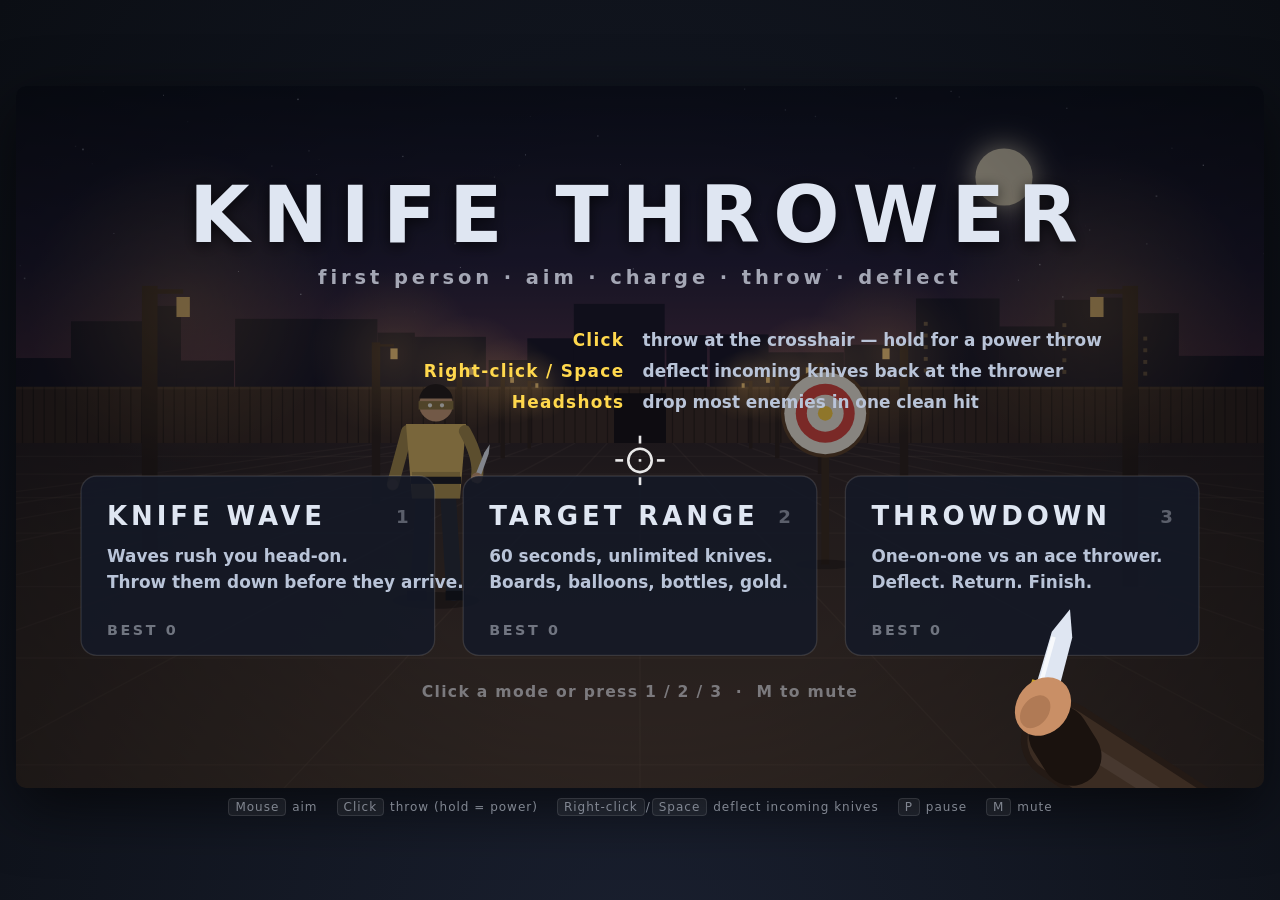
==== commit bf012ce5: "Add Kaotic Gaming site stack and Docker deploy for Knife Thrower. Co-authored-by: Cursor <cursoragen" ====
--- a/index.html
+++ b/index.html
@@ -4,6 +4,9 @@
 <meta charset="UTF-8">
 <meta name="viewport" content="width=device-width, initial-scale=1.0">
 <title>Knife Thrower</title>
+<link rel="manifest" href="/knife-thrower.webmanifest">
+<link rel="apple-touch-icon" href="/icons/knife-thrower-180.png">
+<meta name="theme-color" content="#0b0e14">
 <style>
   * { margin: 0; padding: 0; box-sizing: border-box; }
   body {
@@ -109,6 +112,44 @@
 function inRect(px, py, r) { return px >= r.x && px <= r.x + r.w && py >= r.y && py <= r.y + r.h; }
 function loadBest(key) { try { return Number(localStorage.getItem(key)) || 0; } catch (e) { return 0; } }
 function saveBest(key, v) { try { localStorage.setItem(key, String(v)); } catch (e) { /* storage unavailable */ } }
+
+// Kaotic Gaming site (window.KG is injected when played at /play/knife-thrower)
+const siteMode = () => !!window.KG;
+function mergeCloudBests() {
+  if (!siteMode()) return;
+  const cloud = window.KG.initialSave && window.KG.initialSave.best;
+  if (!cloud) return;
+  for (const m of ["fight", "range", "duel"]) {
+    if (typeof cloud[m] === "number") game.best[m] = Math.max(game.best[m] || 0, cloud[m]);
+  }
+}
+function persistBests() {
+  for (const m of ["fight", "range", "duel"]) saveBest("kf_best_" + m, game.best[m] || 0);
+  if (!siteMode()) return;
+  window.KG.save({
+    best: { fight: game.best.fight, range: game.best.range, duel: game.best.duel },
+    kills: Math.max((window.KG.initialSave && window.KG.initialSave.kills) || 0, game.stats.kills || 0),
+    heads: Math.max((window.KG.initialSave && window.KG.initialSave.heads) || 0, game.stats.heads || 0),
+  });
+}
+function reportProgress() {
+  if (!siteMode()) return;
+  const lifetime = window.KG.initialSave || {};
+  window.KG.report({
+    waveBest: game.best.fight,
+    rangeBest: game.best.range,
+    throwdownBest: game.best.duel,
+    kills: Math.max(lifetime.kills || 0, game.stats.kills || 0),
+    heads: Math.max(lifetime.heads || 0, game.stats.heads || 0),
+  });
+}
+function siteStatus() {
+  if (!siteMode() || game.state !== "play") return;
+  if (game.mode === "fight") window.KG.setStatus(`Wave ${game.wave} · score ${game.score.toLocaleString()}`);
+  else if (game.mode === "duel") window.KG.setStatus(`Throwdown ${game.duelN} · score ${game.score.toLocaleString()}`);
+  else window.KG.setStatus(`Range · ${Math.ceil(game.time)}s · ${game.score.toLocaleString()}`);
+}
+const HOME_BTN = { x: 22, y: 18, w: 100, h: 32 };
 
 // World (x right, y up from the ground, z away from you) → screen.
 function proj(x, y, z) {
@@ -759,6 +800,11 @@
     const prev = this.best[this.mode];
     this.newBest = this.score > prev;
     if (this.newBest) { this.best[this.mode] = this.score; saveBest("kf_best_" + this.mode, this.score); }
+    persistBests();
+    reportProgress();
+    if (siteMode()) window.KG.event(this.mode === "range" ? "range_complete" : "run_over", {
+      mode: this.mode, score: this.score, wave: this.wave, duelN: this.duelN, newBest: this.newBest,
+    });
     if (this.mode === "range") sfx.clear(); else sfx.over();
   },
   addScore(base, x, y, label, color, size) {
@@ -1060,8 +1106,11 @@
     const keyCard = MENU_CARDS.find(c => pressed["Digit" + c.key] || pressed["Numpad" + c.key]);
     if (keyCard) g.start(keyCard.mode);
     else if (mouse.pressed) {
-      const card = MENU_CARDS.find(c => inRect(mouse.x, mouse.y, c));
-      if (card) { g.start(card.mode); mouse.down = false; }
+      if (siteMode() && inRect(mouse.x, mouse.y, HOME_BTN)) { window.KG.home(); mouse.down = false; }
+      else {
+        const card = MENU_CARDS.find(c => inRect(mouse.x, mouse.y, c));
+        if (card) { g.start(card.mode); mouse.down = false; }
+      }
     }
     clearInput(); return;
   }
@@ -1082,6 +1131,7 @@
   if (pressed.KeyR) { g.start(g.mode); clearInput(); return; }
   playerInput();
   updateWorld();
+  siteStatus();
   clearInput();
 }
 
@@ -1565,6 +1615,14 @@
 function drawMenu() {
   drawWorld(true);
   ctx.fillStyle = "rgba(8,10,16,.45)"; ctx.fillRect(0, 0, W, H);
+  if (siteMode()) {
+    const hover = inRect(mouse.x, mouse.y, HOME_BTN);
+    rrect(ctx, HOME_BTN.x, HOME_BTN.y, HOME_BTN.w, HOME_BTN.h, 8);
+    ctx.fillStyle = hover ? "rgba(40,50,72,.95)" : "rgba(20,25,38,.88)"; ctx.fill();
+    ctx.strokeStyle = hover ? "#ff5d5d" : "rgba(255,255,255,.12)"; ctx.lineWidth = 1; ctx.stroke();
+    text("◀ GAMES", HOME_BTN.x + HOME_BTN.w / 2, HOME_BTN.y + 21, { size: 13, weight: 800, align: "center", color: "#b9c4d8" });
+    text(window.KG.user.username, W - 22, 38, { size: 13, weight: 700, align: "right", color: "rgba(223,230,242,.55)" });
+  }
   text("KNIFE THROWER", CX, 120, { size: 60, weight: 800, align: "center", spacing: 10, shadow: true });
   text("first person · aim · charge · throw · deflect", CX, 152, { size: 15, align: "center", color: "rgba(223,230,242,.7)", spacing: 3 });
   const tips = [
@@ -1648,6 +1706,11 @@
   drawCrosshair();
 }
 
+mergeCloudBests();
+if (siteMode()) {
+  reportProgress();
+  window.KG.setStatus("Menu");
+}
 fit();
 addEventListener("resize", fit);
 requestAnimationFrame(loop);
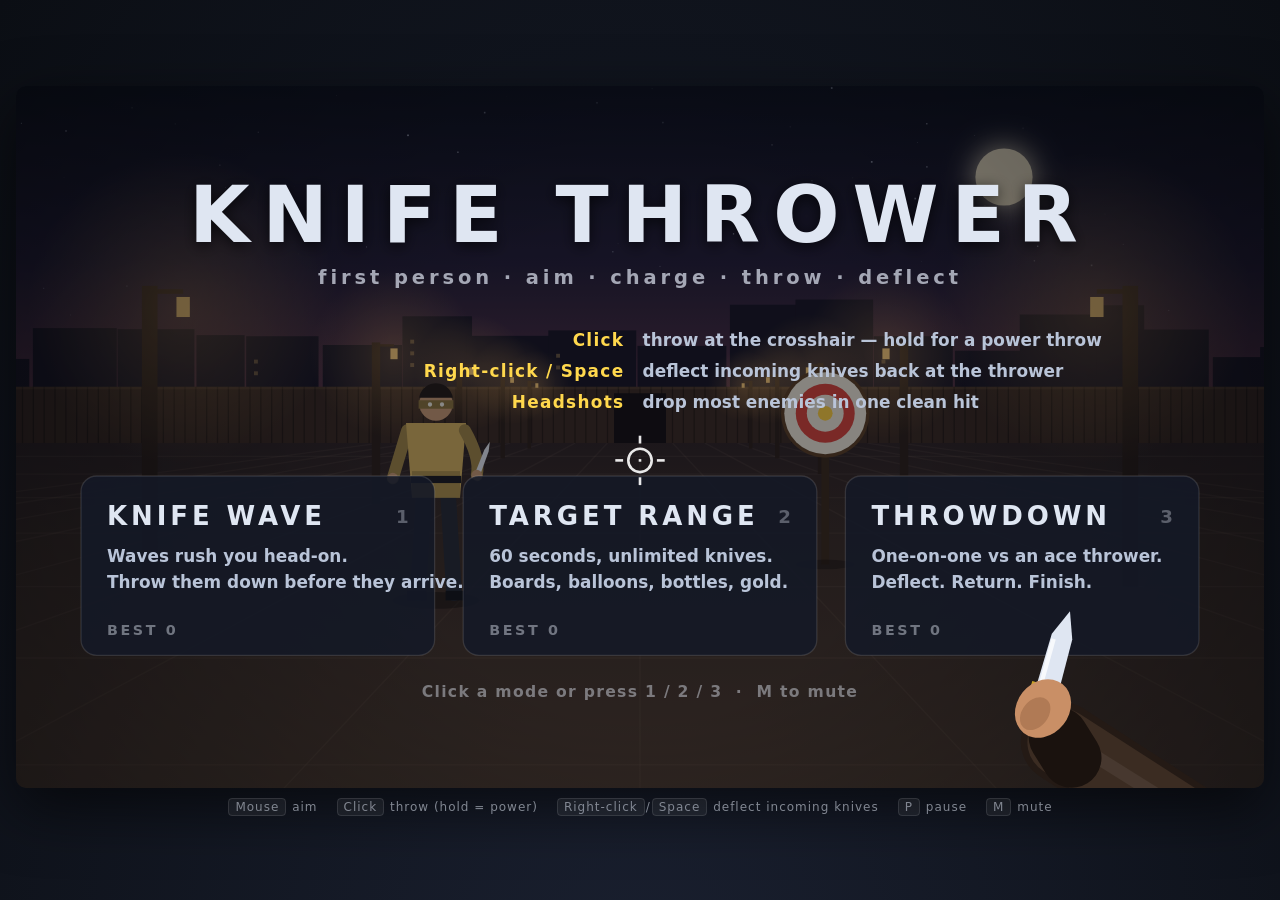
==== commit d3392f21: "Fix blank screen on Kaotic: init report before stats existed. Co-authored-by: Cursor <cursoragent@cu" ====
--- a/index.html
+++ b/index.html
@@ -126,21 +126,23 @@
 function persistBests() {
   for (const m of ["fight", "range", "duel"]) saveBest("kf_best_" + m, game.best[m] || 0);
   if (!siteMode()) return;
+  const s = game.stats || {};
   window.KG.save({
     best: { fight: game.best.fight, range: game.best.range, duel: game.best.duel },
-    kills: Math.max((window.KG.initialSave && window.KG.initialSave.kills) || 0, game.stats.kills || 0),
-    heads: Math.max((window.KG.initialSave && window.KG.initialSave.heads) || 0, game.stats.heads || 0),
+    kills: Math.max((window.KG.initialSave && window.KG.initialSave.kills) || 0, s.kills || 0),
+    heads: Math.max((window.KG.initialSave && window.KG.initialSave.heads) || 0, s.heads || 0),
   });
 }
 function reportProgress() {
   if (!siteMode()) return;
   const lifetime = window.KG.initialSave || {};
+  const s = game.stats || {};
   window.KG.report({
-    waveBest: game.best.fight,
-    rangeBest: game.best.range,
-    throwdownBest: game.best.duel,
-    kills: Math.max(lifetime.kills || 0, game.stats.kills || 0),
-    heads: Math.max(lifetime.heads || 0, game.stats.heads || 0),
+    waveBest: game.best.fight || 0,
+    rangeBest: game.best.range || 0,
+    throwdownBest: game.best.duel || 0,
+    kills: Math.max(lifetime.kills || 0, s.kills || 0),
+    heads: Math.max(lifetime.heads || 0, s.heads || 0),
   });
 }
 function siteStatus() {
@@ -769,6 +771,7 @@
   best: { fight: loadBest("kf_best_fight"), range: loadBest("kf_best_range"), duel: loadBest("kf_best_duel") },
   particles: [], popups: [], knives: [], enemies: [], targets: [],
   slots: [null],
+  stats: { thrown: 0, hits: 0, heads: 0, deflects: 0, kills: 0, bulls: 0, bestCombo: 0 },
   get mult() { return Math.min(5, 1 + Math.floor(this.combo / 4)); },
   get hasKnife() { return this.mode === "range" || this.belt > 0; },
 
@@ -1621,7 +1624,9 @@
     ctx.fillStyle = hover ? "rgba(40,50,72,.95)" : "rgba(20,25,38,.88)"; ctx.fill();
     ctx.strokeStyle = hover ? "#ff5d5d" : "rgba(255,255,255,.12)"; ctx.lineWidth = 1; ctx.stroke();
     text("◀ GAMES", HOME_BTN.x + HOME_BTN.w / 2, HOME_BTN.y + 21, { size: 13, weight: 800, align: "center", color: "#b9c4d8" });
-    text(window.KG.user.username, W - 22, 38, { size: 13, weight: 700, align: "right", color: "rgba(223,230,242,.55)" });
+    if (window.KG.user && window.KG.user.username) {
+      text(window.KG.user.username, W - 22, 38, { size: 13, weight: 700, align: "right", color: "rgba(223,230,242,.55)" });
+    }
   }
   text("KNIFE THROWER", CX, 120, { size: 60, weight: 800, align: "center", spacing: 10, shadow: true });
   text("first person · aim · charge · throw · deflect", CX, 152, { size: 15, align: "center", color: "rgba(223,230,242,.7)", spacing: 3 });
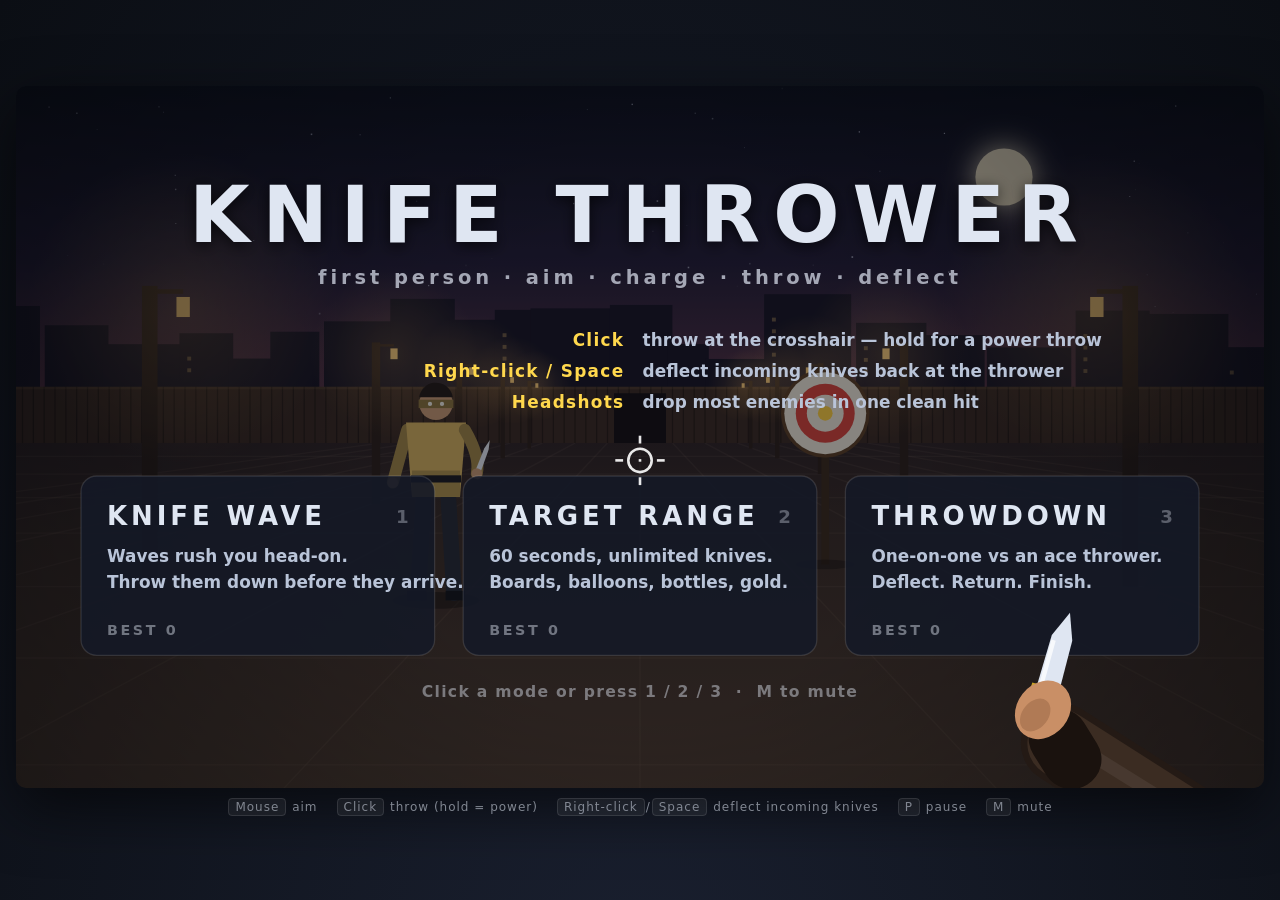
==== commit ac5fca33: "Fix mobile: stop blur-pausing, add landscape hint and deflect pad. Co-authored-by: Cursor <cursorage" ====
--- a/index.html
+++ b/index.html
@@ -2,24 +2,34 @@
 <html lang="en">
 <head>
 <meta charset="UTF-8">
-<meta name="viewport" content="width=device-width, initial-scale=1.0">
+<meta name="viewport" content="width=device-width, initial-scale=1, viewport-fit=cover, user-scalable=no">
+<meta name="mobile-web-app-capable" content="yes">
+<meta name="apple-mobile-web-app-capable" content="yes">
+<meta name="apple-mobile-web-app-status-bar-style" content="black-translucent">
 <title>Knife Thrower</title>
 <link rel="manifest" href="/knife-thrower.webmanifest">
 <link rel="apple-touch-icon" href="/icons/knife-thrower-180.png">
 <meta name="theme-color" content="#0b0e14">
 <style>
   * { margin: 0; padding: 0; box-sizing: border-box; }
-  body {
+  html, body {
+    height: 100%; height: 100dvh;
     background: radial-gradient(ellipse at 50% 120%, #1a2030, #0b0e14);
-    height: 100vh; display: flex; flex-direction: column;
-    align-items: center; justify-content: center; gap: 12px;
     font-family: "Segoe UI", system-ui, sans-serif; color: #dfe6f2;
     overflow: hidden; user-select: none; -webkit-user-select: none;
+    touch-action: none; -webkit-touch-callout: none; -webkit-tap-highlight-color: transparent;
+    overscroll-behavior: none;
+  }
+  body {
+    display: flex; flex-direction: column;
+    align-items: center; justify-content: center; gap: 12px;
+    padding: env(safe-area-inset-top, 0) env(safe-area-inset-right, 0) env(safe-area-inset-bottom, 0) env(safe-area-inset-left, 0);
   }
   canvas {
     display: block; border-radius: 10px;
-    width: min(calc(100vw - 32px), calc((100vh - 72px) * 16 / 9));
+    width: min(calc(100vw - 32px), calc((100dvh - 72px) * 16 / 9));
     height: auto; aspect-ratio: 16 / 9;
+    max-height: calc(100dvh - 72px);
     box-shadow: 0 20px 60px rgba(0,0,0,.6);
     background: #10131a;
     cursor: none; touch-action: none;
@@ -32,9 +42,30 @@
     background: rgba(255,255,255,.1); border: 1px solid rgba(255,255,255,.2);
     border-radius: 4px; padding: 1px 6px; font-family: inherit; margin: 0 1px;
   }
+  #rotateHint {
+    display: none; position: fixed; inset: 0; z-index: 20;
+    background: rgba(8,10,16,.92); color: #dfe6f2;
+    align-items: center; justify-content: center; flex-direction: column; gap: 12px;
+    text-align: center; padding: 24px; font: 600 18px/1.4 "Segoe UI", system-ui, sans-serif;
+  }
+  @media (orientation: portrait) and (pointer: coarse) {
+    #rotateHint { display: flex; }
+  }
+  @media (pointer: coarse) {
+    body { gap: 0; }
+    canvas {
+      border-radius: 0; box-shadow: none;
+      width: min(100vw, calc(100dvh * 16 / 9));
+      height: auto;
+      max-width: 100vw; max-height: 100dvh;
+      aspect-ratio: 16 / 9;
+    }
+    #controls { display: none; }
+  }
 </style>
 </head>
 <body>
+<div id="rotateHint">Rotate your phone<br><span style="opacity:.6;font-size:14px">Knife Thrower plays in landscape</span></div>
 <canvas id="game" width="960" height="540"></canvas>
 <div id="controls">
   <span><kbd>Mouse</kbd> aim</span>
@@ -164,6 +195,9 @@
 const ctx = canvas.getContext("2d");
 const keys = {}, pressed = {};
 const mouse = { x: CX, y: HOR + 40, down: false, pressed: false, released: false, rpressed: false };
+let touchUI = matchMedia("(pointer: coarse)").matches;
+// On-screen deflect pad (game coords) — phones have no right-click.
+const DEFLECT_BTN = { x: 24, y: H - 118, w: 118, h: 78 };
 
 addEventListener("keydown", e => {
   if (!keys[e.code]) pressed[e.code] = true;
@@ -171,27 +205,46 @@
   if (["Space", "ArrowUp", "ArrowDown", "ArrowLeft", "ArrowRight"].includes(e.code)) e.preventDefault();
 });
 addEventListener("keyup", e => { keys[e.code] = false; });
-addEventListener("blur", () => {
-  for (const k in keys) keys[k] = false;
-  mouse.down = false; game.charging = false;
-  if (game.state === "play") game.state = "paused";
+// Don't pause on window blur — mobile browsers fire it constantly (URL bar, banners).
+// Pause only when the tab is actually hidden.
+addEventListener("visibilitychange", () => {
+  if (document.hidden) {
+    for (const k in keys) keys[k] = false;
+    mouse.down = false; game.charging = false;
+    if (game.state === "play") game.state = "paused";
+  }
 });
 function trackPointer(e) {
   const r = canvas.getBoundingClientRect();
+  if (r.width < 1 || r.height < 1) return;
   mouse.x = (e.clientX - r.left) * W / r.width;
   mouse.y = (e.clientY - r.top) * H / r.height;
 }
-addEventListener("pointermove", trackPointer);
+function hitDeflectBtn(x, y) {
+  return touchUI && inRect(x, y, DEFLECT_BTN);
+}
+addEventListener("pointermove", e => {
+  if (e.pointerType === "mouse") touchUI = false;
+  trackPointer(e);
+});
 canvas.addEventListener("pointerdown", e => {
+  touchUI = e.pointerType !== "mouse";
   trackPointer(e);
   sfx.ensure();
+  try { canvas.setPointerCapture(e.pointerId); } catch (err) { /* older browsers */ }
   if (e.button === 2) mouse.rpressed = true;
-  else if (e.button === 0) { mouse.down = true; mouse.pressed = true; }
+  else if (e.button === 0 || e.pointerType === "touch" || e.pointerType === "pen") {
+    if (hitDeflectBtn(mouse.x, mouse.y)) mouse.rpressed = true;
+    else { mouse.down = true; mouse.pressed = true; }
+  }
   e.preventDefault();
 });
-addEventListener("pointerup", e => {
-  if (e.button === 0 && mouse.down) { mouse.down = false; mouse.released = true; }
-});
+function endPrimary(e) {
+  const isPrimary = e.button === 0 || e.pointerType === "touch" || e.pointerType === "pen" || e.buttons === 0;
+  if (isPrimary && mouse.down) { mouse.down = false; mouse.released = true; }
+}
+addEventListener("pointerup", endPrimary);
+addEventListener("pointercancel", endPrimary);
 canvas.addEventListener("contextmenu", e => e.preventDefault());
 function clearInput() {
   for (const k in pressed) delete pressed[k];
@@ -1150,8 +1203,8 @@
 function fit() {
   const r = canvas.getBoundingClientRect();
   const dpr = Math.min(2, window.devicePixelRatio || 1);
-  canvas.width = Math.round(r.width * dpr);
-  canvas.height = Math.round(r.width * dpr * 9 / 16);
+  canvas.width = Math.max(1, Math.round(Math.max(1, r.width) * dpr));
+  canvas.height = Math.max(1, Math.round(canvas.width * H / W));
 }
 
 // ============ DRAW HELPERS ============
@@ -1552,6 +1605,15 @@
     const a = 0.12 + 0.1 * Math.sin(g.t * 6);
     ctx.strokeStyle = `rgba(255,40,60,${a})`; ctx.lineWidth = 20; ctx.strokeRect(0, 0, W, H);
   }
+  if (touchUI && g.state === "play") drawTouchDeflect();
+}
+function drawTouchDeflect() {
+  const b = DEFLECT_BTN, hot = hitDeflectBtn(mouse.x, mouse.y);
+  rrect(ctx, b.x, b.y, b.w, b.h, 14);
+  ctx.fillStyle = hot ? "rgba(111,211,255,.35)" : "rgba(20,25,38,.72)"; ctx.fill();
+  ctx.strokeStyle = hot ? "#6fd3ff" : "rgba(255,255,255,.22)"; ctx.lineWidth = 2; ctx.stroke();
+  text("DEFLECT", b.x + b.w / 2, b.y + 34, { size: 15, weight: 800, align: "center", spacing: 1 });
+  text("tap knives", b.x + b.w / 2, b.y + 56, { size: 11, align: "center", color: "rgba(223,230,242,.55)" });
 }
 function drawEffects() {
   const g = game;
@@ -1630,7 +1692,11 @@
   }
   text("KNIFE THROWER", CX, 120, { size: 60, weight: 800, align: "center", spacing: 10, shadow: true });
   text("first person · aim · charge · throw · deflect", CX, 152, { size: 15, align: "center", color: "rgba(223,230,242,.7)", spacing: 3 });
-  const tips = [
+  const tips = touchUI ? [
+    ["Tap / hold", "throw at the crosshair — hold for a power throw"],
+    ["DEFLECT", "bottom-left button knocks knives back"],
+    ["Headshots", "drop most enemies in one clean hit"],
+  ] : [
     ["Click", "throw at the crosshair — hold for a power throw"],
     ["Right-click / Space", "deflect incoming knives back at the thrower"],
     ["Headshots", "drop most enemies in one clean hit"],
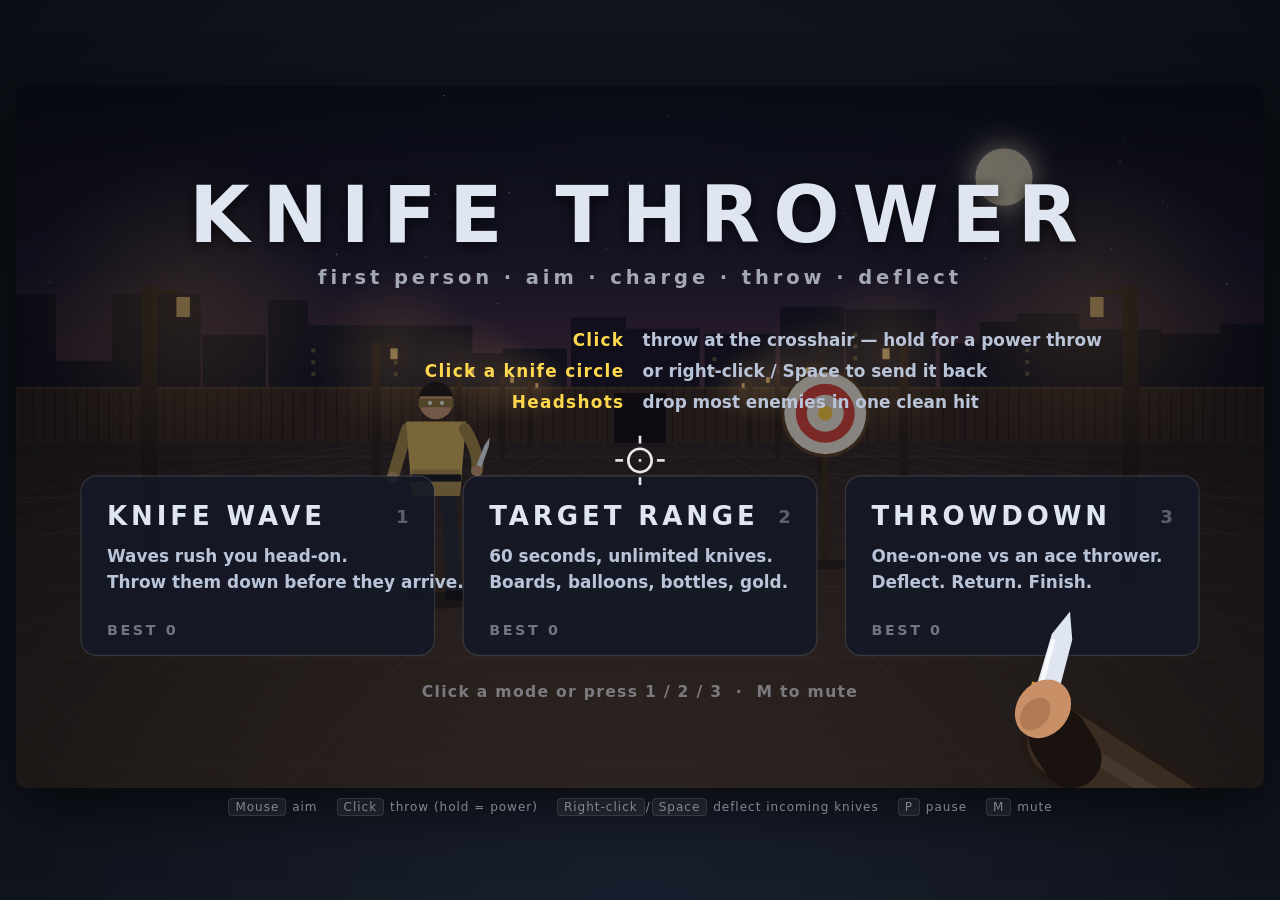
==== commit 175cb67d: "Fix deflect: tap knife circles or use the pad to send them back. Co-authored-by: Cursor <cursoragent" ====
--- a/index.html
+++ b/index.html
@@ -102,7 +102,7 @@
   cooldown: 0.16,
   returnTime: 2.2,             // missed knives come back to the belt after this
 };
-const DEFLECT = { time: 0.22, cooldown: 0.4, deflectZ: 6.5, deflectPx: 140 };
+const DEFLECT = { time: 0.22, cooldown: 0.28, deflectZ: 8.5, deflectPx: 140, touchPx: 64 };
 const MAX_HP = 5;
 const RANGE_TIME = 60;
 
@@ -223,6 +223,21 @@
 function hitDeflectBtn(x, y) {
   return touchUI && inRect(x, y, DEFLECT_BTN);
 }
+function deflectRadius() {
+  return touchUI ? DEFLECT.touchPx : DEFLECT.deflectPx;
+}
+/** Nearest enemy knife whose on-screen circle contains (x, y). */
+function knifeUnder(x, y) {
+  let best = null, bd = Infinity;
+  const r = deflectRadius();
+  for (const k of game.knives) {
+    if (k.state !== "fly" || k.owner !== "enemy" || k.z > DEFLECT.deflectZ) continue;
+    const p = proj(k.x, k.y, k.z);
+    const d = dist(p.x, p.y, x, y);
+    if (d < r && d < bd) { bd = d; best = { k, p }; }
+  }
+  return best;
+}
 addEventListener("pointermove", e => {
   if (e.pointerType === "mouse") touchUI = false;
   trackPointer(e);
@@ -232,10 +247,18 @@
   trackPointer(e);
   sfx.ensure();
   try { canvas.setPointerCapture(e.pointerId); } catch (err) { /* older browsers */ }
-  if (e.button === 2) mouse.rpressed = true;
-  else if (e.button === 0 || e.pointerType === "touch" || e.pointerType === "pen") {
-    if (hitDeflectBtn(mouse.x, mouse.y)) mouse.rpressed = true;
-    else { mouse.down = true; mouse.pressed = true; }
+  if (e.button === 2) {
+    mouse.rpressed = true;
+  } else if (e.button === 0 || e.pointerType === "touch" || e.pointerType === "pen") {
+    // Deflect pad: send back every knife that's currently in range (any drawn circle).
+    if (hitDeflectBtn(mouse.x, mouse.y)) {
+      mouse.rpressed = true; mouse.deflectAll = true;
+    } else if (game.state === "play" && knifeUnder(mouse.x, mouse.y)) {
+      // Tap / click the knife's circle to send it back.
+      mouse.rpressed = true; mouse.deflectAll = false;
+    } else {
+      mouse.down = true; mouse.pressed = true;
+    }
   }
   e.preventDefault();
 });
@@ -249,6 +272,7 @@
 function clearInput() {
   for (const k in pressed) delete pressed[k];
   mouse.pressed = mouse.released = mouse.rpressed = false;
+  mouse.deflectAll = false;
 }
 
 // ============ AUDIO (synthesized, no assets) ============
@@ -1053,19 +1077,34 @@
   sfx.whoosh(power);
 }
 
-function tryDeflect() {
+function tryDeflect({ all = false } = {}) {
   const g = game;
-  if (g.deflectCD > 0) return;
-  g.deflectCD = DEFLECT.cooldown; g.deflectT = DEFLECT.time;
-  g.deflectAt = { x: mouse.x, y: mouse.y };
-  sfx.slash();
+  if (g.state !== "play" || g.deflectCD > 0) return;
+  const aim = all ? null : knifeUnder(mouse.x, mouse.y);
   let hit = false;
-  for (const k of g.knives) {
-    if (k.state !== "fly" || k.owner !== "enemy" || k.z > DEFLECT.deflectZ) continue;
-    const p = proj(k.x, k.y, k.z);
-    if (dist(p.x, p.y, mouse.x, mouse.y) < DEFLECT.deflectPx) { deflect(k, p); hit = true; }
-  }
-  if (!hit) sfx.empty();
+  if (all) {
+    for (const k of g.knives) {
+      if (k.state !== "fly" || k.owner !== "enemy" || k.z > DEFLECT.deflectZ) continue;
+      deflect(k, proj(k.x, k.y, k.z));
+      hit = true;
+    }
+  } else if (aim) {
+    deflect(aim.k, aim.p);
+    hit = true;
+  } else {
+    // Right-click / Space with no knife under the cursor: sweep at aim point.
+    const r = deflectRadius();
+    for (const k of g.knives) {
+      if (k.state !== "fly" || k.owner !== "enemy" || k.z > DEFLECT.deflectZ) continue;
+      const p = proj(k.x, k.y, k.z);
+      if (dist(p.x, p.y, mouse.x, mouse.y) < r) { deflect(k, p); hit = true; }
+    }
+  }
+  g.deflectCD = DEFLECT.cooldown;
+  g.deflectT = DEFLECT.time;
+  g.deflectAt = aim ? { x: aim.p.x, y: aim.p.y } : { x: mouse.x, y: mouse.y };
+  if (hit) sfx.slash();
+  else sfx.empty();
 }
 
 function deflect(k, p) {
@@ -1088,7 +1127,7 @@
   if (mouse.pressed) { g.charging = true; g.chargeT = 0; }
   if (g.charging && mouse.down) g.chargeT += DT;
   if (mouse.released && g.charging) { g.charging = false; tryThrow(); }
-  if (mouse.rpressed || pressed.Space || pressed.KeyF) tryDeflect();
+  if (mouse.rpressed || pressed.Space || pressed.KeyF) tryDeflect({ all: !!mouse.deflectAll });
 }
 
 // ============ UPDATE ============
@@ -1592,14 +1631,20 @@
     const [name] = ACES[(g.duelN - 1) % ACES.length];
     text(`THROWDOWN ${g.duelN} · ${name.toUpperCase()}`, CX, 34, { size: 16, weight: 800, align: "center", spacing: 3 });
   }
-  // highlight incoming knives you can deflect
+  // highlight incoming knives you can deflect — tap / click inside the circle
+  const rHit = deflectRadius();
   for (const k of g.knives) {
     if (g.state !== "play" || k.state !== "fly" || k.owner !== "enemy" || k.z > DEFLECT.deflectZ) continue;
     const p = proj(k.x, k.y, k.z);
-    const near = dist(mouse.x, mouse.y, p.x, p.y) < DEFLECT.deflectPx;
-    ctx.strokeStyle = near ? "#6fd3ff" : "rgba(255,180,80,.55)";
-    ctx.lineWidth = near ? 2.5 : 1.5;
-    ctx.beginPath(); ctx.arc(p.x, p.y, near ? 28 : 22, 0, TAU); ctx.stroke();
+    const near = dist(mouse.x, mouse.y, p.x, p.y) < rHit;
+    const ring = touchUI ? 34 : 26;
+    ctx.strokeStyle = near ? "#6fd3ff" : "rgba(255,180,80,.7)";
+    ctx.lineWidth = near ? 3 : 2;
+    ctx.beginPath(); ctx.arc(p.x, p.y, ring, 0, TAU); ctx.stroke();
+    if (near) {
+      ctx.fillStyle = "rgba(111,211,255,.12)";
+      ctx.beginPath(); ctx.arc(p.x, p.y, ring, 0, TAU); ctx.fill();
+    }
   }
   if (g.hp === 1 && g.state === "play") {
     const a = 0.12 + 0.1 * Math.sin(g.t * 6);
@@ -1657,13 +1702,8 @@
   const g = game, x = mouse.x, y = mouse.y;
   const empty = g.state === "play" && !g.hasKnife;
   let col = empty ? "#ff5d5d" : "#ffffff";
-  if (g.state === "play") {
-    for (const k of g.knives) {
-      if (k.state !== "fly" || k.owner !== "enemy" || k.z > DEFLECT.deflectZ) continue;
-      const p = proj(k.x, k.y, k.z);
-      if (dist(x, y, p.x, p.y) < DEFLECT.deflectPx) { col = "#6fd3ff"; break; }
-    }
-  }
+  if (g.state === "play" && knifeUnder(x, y)) col = "#6fd3ff";
+  else if (g.state === "play" && hitDeflectBtn(x, y)) col = "#6fd3ff";
   ctx.save();
   ctx.strokeStyle = col; ctx.lineWidth = 2; ctx.globalAlpha = 0.9;
   ctx.beginPath(); ctx.arc(x, y, 9, 0, TAU); ctx.stroke();
@@ -1694,11 +1734,11 @@
   text("first person · aim · charge · throw · deflect", CX, 152, { size: 15, align: "center", color: "rgba(223,230,242,.7)", spacing: 3 });
   const tips = touchUI ? [
     ["Tap / hold", "throw at the crosshair — hold for a power throw"],
-    ["DEFLECT", "bottom-left button knocks knives back"],
+    ["Tap the circle", "or the DEFLECT pad — send knives back"],
     ["Headshots", "drop most enemies in one clean hit"],
   ] : [
     ["Click", "throw at the crosshair — hold for a power throw"],
-    ["Right-click / Space", "deflect incoming knives back at the thrower"],
+    ["Click a knife circle", "or right-click / Space to send it back"],
     ["Headshots", "drop most enemies in one clean hit"],
   ];
   tips.forEach(([k, d], i) => {
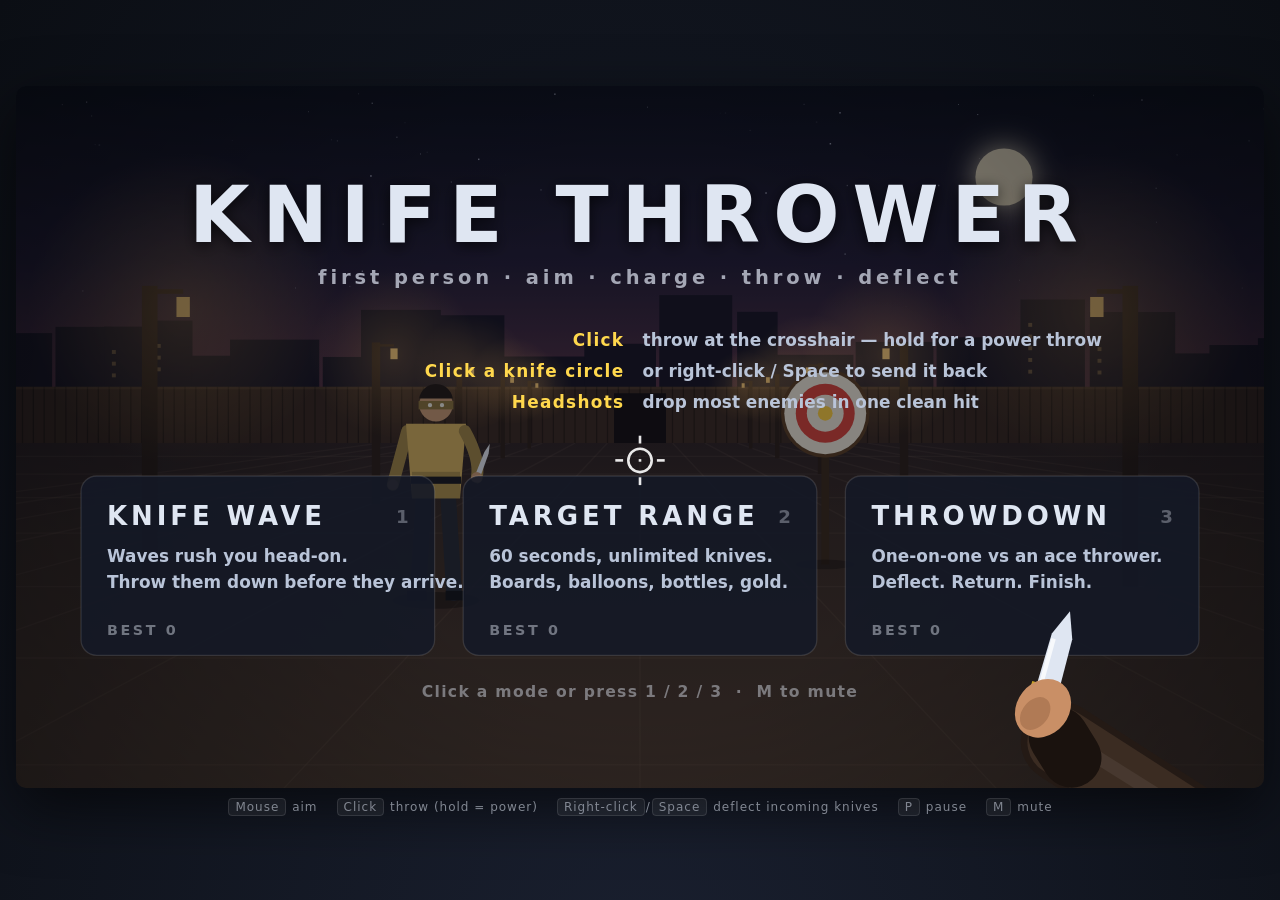
==== commit 129bc639: "Keep the score of a run that isn't finished A score was only saved when a run ended (out of health, " ====
--- a/index.html
+++ b/index.html
@@ -176,6 +176,17 @@
     heads: Math.max(lifetime.heads || 0, s.heads || 0),
   });
 }
+// A run only reaches end() when the player goes down or the range timer runs out. On a phone a
+// player usually just closes the tab or switches apps, so keep a running score that already beats
+// the best whenever the run is left: hidden, page closed, back to the menu, restarted, next wave.
+function bankRun() {
+  const g = game;
+  if ((g.state !== "play" && g.state !== "paused") || !(g.score > (g.best[g.mode] || 0))) return;
+  g.best[g.mode] = g.score;
+  saveBest("kf_best_" + g.mode, g.score);
+  persistBests();
+  reportProgress();
+}
 function siteStatus() {
   if (!siteMode() || game.state !== "play") return;
   if (game.mode === "fight") window.KG.setStatus(`Wave ${game.wave} · score ${game.score.toLocaleString()}`);
@@ -209,11 +220,13 @@
 // Pause only when the tab is actually hidden.
 addEventListener("visibilitychange", () => {
   if (document.hidden) {
+    bankRun();
     for (const k in keys) keys[k] = false;
     mouse.down = false; game.charging = false;
     if (game.state === "play") game.state = "paused";
   }
 });
+addEventListener("pagehide", bankRun);
 function trackPointer(e) {
   const r = canvas.getBoundingClientRect();
   if (r.width < 1 || r.height < 1) return;
@@ -853,7 +866,9 @@
   get hasKnife() { return this.mode === "range" || this.belt > 0; },
 
   start(mode) {
+    bankRun(); // restarting mid-run keeps the score so far
     this.mode = mode;
+    this.runStartBest = this.best[mode] || 0; // "new best" is judged against the best before this run
     this.state = "play";
     this.score = 0; this.combo = 0;
     this.hp = MAX_HP; this.iframes = 0; this.hurtFlash = 0; this.shake = 0; this.scratch = null;
@@ -877,9 +892,9 @@
   },
   end() {
     this.state = "over"; this.overT = 0; this.charging = false;
-    const prev = this.best[this.mode];
+    const prev = this.runStartBest != null ? this.runStartBest : this.best[this.mode];
     this.newBest = this.score > prev;
-    if (this.newBest) { this.best[this.mode] = this.score; saveBest("kf_best_" + this.mode, this.score); }
+    if (this.score > (this.best[this.mode] || 0)) { this.best[this.mode] = this.score; saveBest("kf_best_" + this.mode, this.score); }
     persistBests();
     reportProgress();
     if (siteMode()) window.KG.event(this.mode === "range" ? "range_complete" : "run_over", {
@@ -938,6 +953,7 @@
 }
 function startWave(n) {
   const g = game;
+  if (n > 1) bankRun();
   g.wave = n; g.queue = buildWave(n);
   g.wavePhase = "intro"; g.phaseT = 2.4;
   g.pace = Math.max(0.6, 1 - 0.045 * (n - 1));
@@ -1217,7 +1233,7 @@
   }
   if (g.state === "paused") {
     if (pressed.KeyP || mouse.pressed) g.state = "play";
-    else if (pressed.Escape) g.state = "menu";
+    else if (pressed.Escape) { bankRun(); g.state = "menu"; }
     else if (pressed.KeyR) g.start(g.mode);
     mouse.down = false; g.charging = false;
     clearInput(); return;
